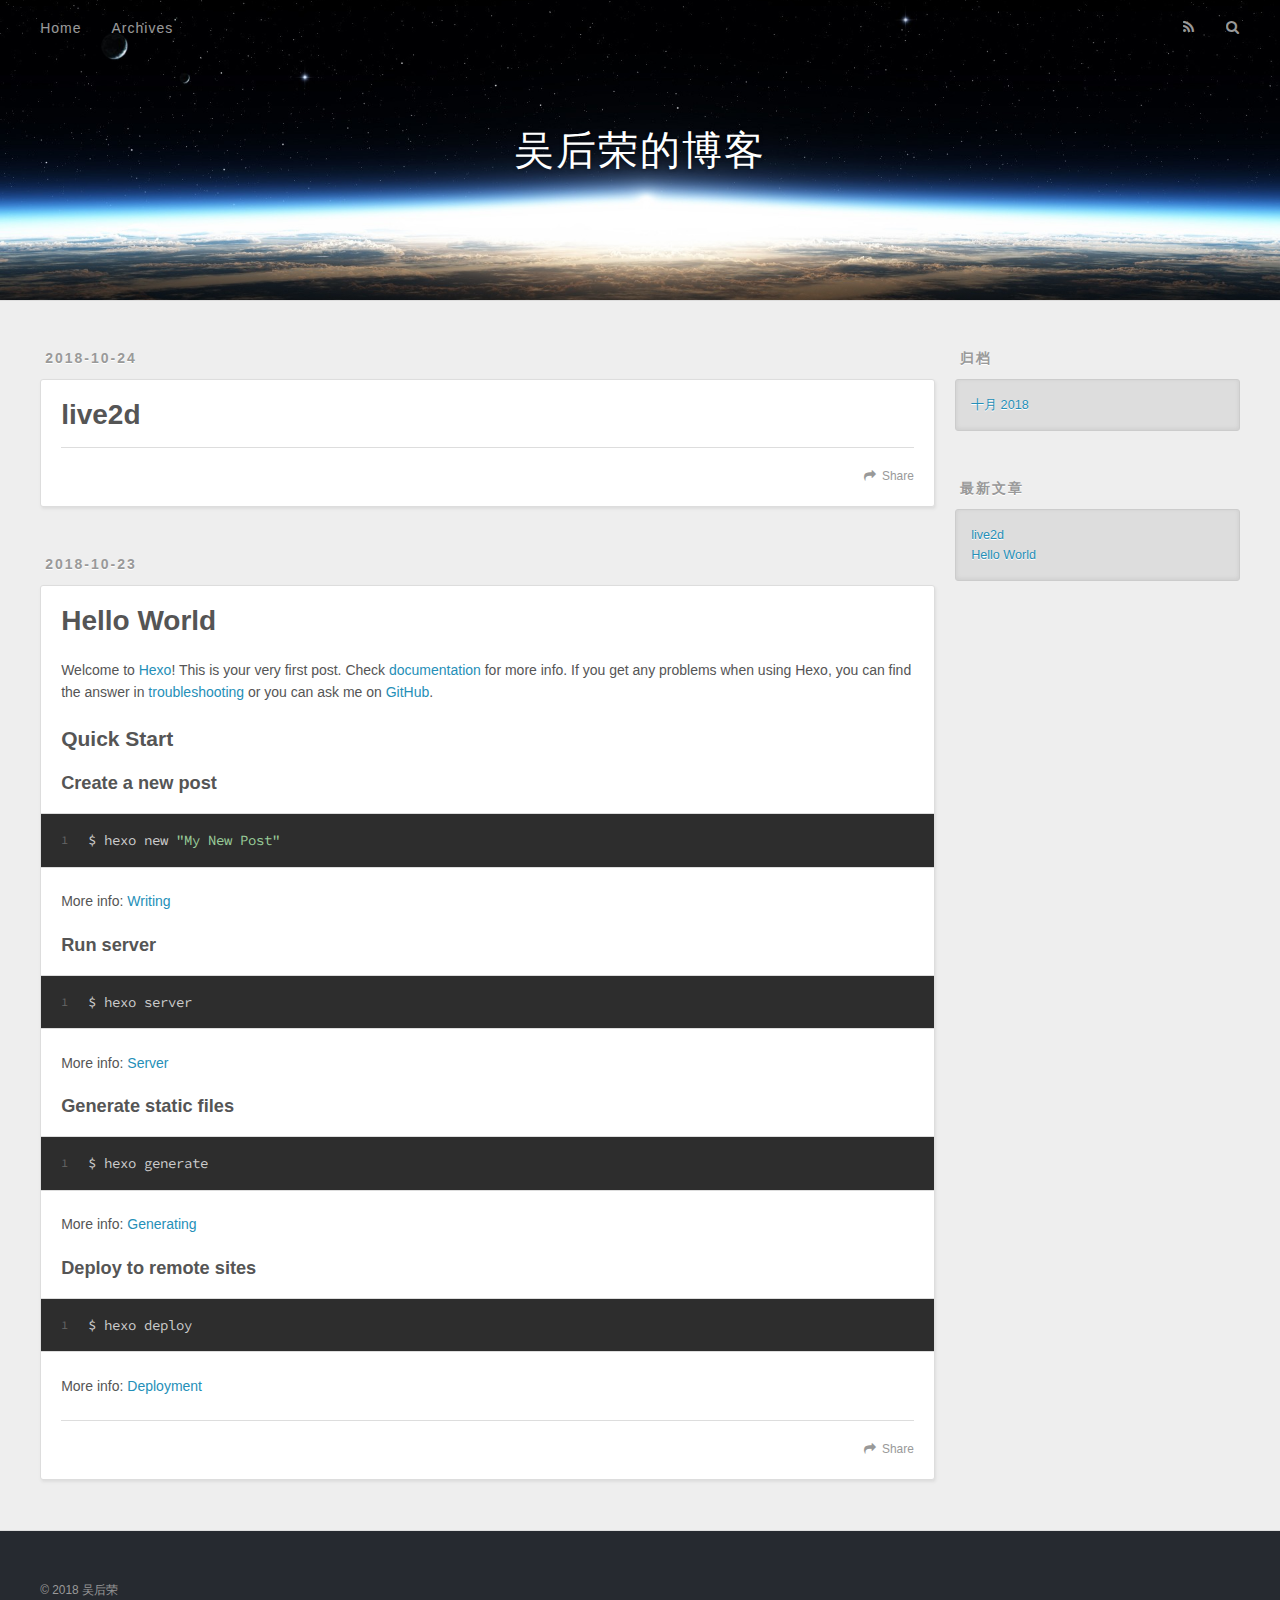
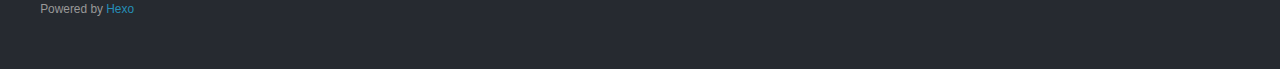
==== index.html @ feb63fed "Site updated: 2018-10-24 04:10:30" ====
<!DOCTYPE html>
<html>
<head><meta name="generator" content="Hexo 3.8.0">
  <meta charset="utf-8">
  

  
  <title>吴后荣的博客</title>
  <meta name="viewport" content="width=device-width, initial-scale=1, maximum-scale=1">
  <meta name="description" content="这是吴后荣的博客">
<meta name="keywords" content="Java">
<meta property="og:type" content="website">
<meta property="og:title" content="吴后荣的博客">
<meta property="og:url" content="http://yoursite.com/index.html">
<meta property="og:site_name" content="吴后荣的博客">
<meta property="og:description" content="这是吴后荣的博客">
<meta property="og:locale" content="zh-CN">
<meta name="twitter:card" content="summary">
<meta name="twitter:title" content="吴后荣的博客">
<meta name="twitter:description" content="这是吴后荣的博客">
  
    <link rel="alternate" href="/atom.xml" title="吴后荣的博客" type="application/atom+xml">
  
  
    <link rel="icon" href="/favicon.png">
  
  
    <link href="//fonts.googleapis.com/css?family=Source+Code+Pro" rel="stylesheet" type="text/css">
  
  <link rel="stylesheet" href="/css/style.css">
</head>
</html>
<body>
  <div id="container">
    <div id="wrap">
      <header id="header">
  <div id="banner"></div>
  <div id="header-outer" class="outer">
    <div id="header-title" class="inner">
      <h1 id="logo-wrap">
        <a href="/" id="logo">吴后荣的博客</a>
      </h1>
      
    </div>
    <div id="header-inner" class="inner">
      <nav id="main-nav">
        <a id="main-nav-toggle" class="nav-icon"></a>
        
          <a class="main-nav-link" href="/">Home</a>
        
          <a class="main-nav-link" href="/archives">Archives</a>
        
      </nav>
      <nav id="sub-nav">
        
          <a id="nav-rss-link" class="nav-icon" href="/atom.xml" title="RSS Feed"></a>
        
        <a id="nav-search-btn" class="nav-icon" title="搜索"></a>
      </nav>
      <div id="search-form-wrap">
        <form action="//google.com/search" method="get" accept-charset="UTF-8" class="search-form"><input type="search" name="q" class="search-form-input" placeholder="Search"><button type="submit" class="search-form-submit">&#xF002;</button><input type="hidden" name="sitesearch" value="http://yoursite.com"></form>
      </div>
    </div>
  </div>
</header>
      <div class="outer">
        <section id="main">
  
    <article id="post-live2d" class="article article-type-post" itemscope="" itemprop="blogPost">
  <div class="article-meta">
    <a href="/2018/10/24/live2d/" class="article-date">
  <time datetime="2018-10-23T19:09:33.000Z" itemprop="datePublished">2018-10-24</time>
</a>
    
  </div>
  <div class="article-inner">
    
    
      <header class="article-header">
        
  
    <h1 itemprop="name">
      <a class="article-title" href="/2018/10/24/live2d/">live2d</a>
    </h1>
  

      </header>
    
    <div class="article-entry" itemprop="articleBody">
      
        
​    <link rel="stylesheet" href="/live2d/css/live2d.css">
<div id="landlord" style="left:5px;bottom:0px;">
    <div class="message" style="opacity:0"></div>
    <canvas id="live2d" width="500" height="560" class="live2d"></canvas>
    <div class="live_talk_input_body">
    	<div class="live_talk_input_name_body">
        	<input name="name" type="text" class="live_talk_name white_input" id="AIuserName" autocomplete="off" placeholder="你的名字">
        </div>
        <div class="live_talk_input_text_body">
        	<input name="talk" type="text" class="live_talk_talk white_input" id="AIuserText" autocomplete="off" placeholder="要和我聊什么呀？">
            <button type="button" class="live_talk_send_btn" id="talk_send">发送</button>
        </div>
    </div>
    <input name="live_talk" id="live_talk" value="1" type="hidden">
    <div class="live_ico_box">
    	<div class="live_ico_item type_info" id="showInfoBtn"></div>
    	<div class="live_ico_item type_talk" id="showTalkBtn"></div>
        <div class="live_ico_item type_music" id="musicButton"></div>
        <div class="live_ico_item type_youdu" id="youduButton"></div>
        <div class="live_ico_item type_quit" id="hideButton"></div>
        <input name="live_statu_val" id="live_statu_val" value="0" type="hidden">
        <audio src="bgm/1.mp3" style="display:none;" id="live2d_bgm" data-bgm="0" preload="none"></audio>
        <input name="live2dBGM" value="/bgm/1.mp3" type="hidden">
        <input id="duType" value="douqilai,l2d_caihong" type="hidden">
    </div>
</div>
<div id="open_live2d">召唤伊斯特瓦尔</div>
<script type="text/javascript" src="js/jquery-3.3.1.js"></script>
<script>
var message_Path = 'live2d/';//资源目录，如果目录不对请更改
var talkAPI = "xxxxx";//如果有类似图灵机器人的聊天接口请填写接口路径
</script>
<script type="text/javascript" src="/live2d/js/live2d.js"></script>
<script type="text/javascript" src="/live2d/js/message.js"></script>
<script type="text/javascript" src="/js/love.js"></script>

      
    </div>
    <footer class="article-footer">
      <a data-url="http://yoursite.com/2018/10/24/live2d/" data-id="cjnm5wshx0001z46qjiv3qry6" class="article-share-link">Share</a>
      
      
    </footer>
  </div>
  
</article>


  
    <article id="post-hello-world" class="article article-type-post" itemscope="" itemprop="blogPost">
  <div class="article-meta">
    <a href="/2018/10/23/hello-world/" class="article-date">
  <time datetime="2018-10-23T14:51:10.137Z" itemprop="datePublished">2018-10-23</time>
</a>
    
  </div>
  <div class="article-inner">
    
    
      <header class="article-header">
        
  
    <h1 itemprop="name">
      <a class="article-title" href="/2018/10/23/hello-world/">Hello World</a>
    </h1>
  

      </header>
    
    <div class="article-entry" itemprop="articleBody">
      
        <p>Welcome to <a href="https://hexo.io/" target="_blank" rel="noopener">Hexo</a>! This is your very first post. Check <a href="https://hexo.io/docs/" target="_blank" rel="noopener">documentation</a> for more info. If you get any problems when using Hexo, you can find the answer in <a href="https://hexo.io/docs/troubleshooting.html" target="_blank" rel="noopener">troubleshooting</a> or you can ask me on <a href="https://github.com/hexojs/hexo/issues" target="_blank" rel="noopener">GitHub</a>.</p>
<h2 id="Quick-Start"><a href="#Quick-Start" class="headerlink" title="Quick Start"></a>Quick Start</h2><h3 id="Create-a-new-post"><a href="#Create-a-new-post" class="headerlink" title="Create a new post"></a>Create a new post</h3><figure class="highlight bash"><table><tr><td class="gutter"><pre><span class="line">1</span><br></pre></td><td class="code"><pre><span class="line">$ hexo new <span class="string">"My New Post"</span></span><br></pre></td></tr></table></figure>
<p>More info: <a href="https://hexo.io/docs/writing.html" target="_blank" rel="noopener">Writing</a></p>
<h3 id="Run-server"><a href="#Run-server" class="headerlink" title="Run server"></a>Run server</h3><figure class="highlight bash"><table><tr><td class="gutter"><pre><span class="line">1</span><br></pre></td><td class="code"><pre><span class="line">$ hexo server</span><br></pre></td></tr></table></figure>
<p>More info: <a href="https://hexo.io/docs/server.html" target="_blank" rel="noopener">Server</a></p>
<h3 id="Generate-static-files"><a href="#Generate-static-files" class="headerlink" title="Generate static files"></a>Generate static files</h3><figure class="highlight bash"><table><tr><td class="gutter"><pre><span class="line">1</span><br></pre></td><td class="code"><pre><span class="line">$ hexo generate</span><br></pre></td></tr></table></figure>
<p>More info: <a href="https://hexo.io/docs/generating.html" target="_blank" rel="noopener">Generating</a></p>
<h3 id="Deploy-to-remote-sites"><a href="#Deploy-to-remote-sites" class="headerlink" title="Deploy to remote sites"></a>Deploy to remote sites</h3><figure class="highlight bash"><table><tr><td class="gutter"><pre><span class="line">1</span><br></pre></td><td class="code"><pre><span class="line">$ hexo deploy</span><br></pre></td></tr></table></figure>
<p>More info: <a href="https://hexo.io/docs/deployment.html" target="_blank" rel="noopener">Deployment</a></p>

      
    </div>
    <footer class="article-footer">
      <a data-url="http://yoursite.com/2018/10/23/hello-world/" data-id="cjnm5wshs0000z46qcsv7sohu" class="article-share-link">Share</a>
      
      
    </footer>
  </div>
  
</article>


  


</section>
        
          <aside id="sidebar">
  
    

  
    

  
    
  
    
  <div class="widget-wrap">
    <h3 class="widget-title">归档</h3>
    <div class="widget">
      <ul class="archive-list"><li class="archive-list-item"><a class="archive-list-link" href="/archives/2018/10/">十月 2018</a></li></ul>
    </div>
  </div>


  
    
  <div class="widget-wrap">
    <h3 class="widget-title">最新文章</h3>
    <div class="widget">
      <ul>
        
          <li>
            <a href="/2018/10/24/live2d/">live2d</a>
          </li>
        
          <li>
            <a href="/2018/10/23/hello-world/">Hello World</a>
          </li>
        
      </ul>
    </div>
  </div>

  
</aside>
        
      </div>
      <footer id="footer">
  
  <div class="outer">
    <div id="footer-info" class="inner">
      &copy; 2018 吴后荣<br>
      Powered by <a href="http://hexo.io/" target="_blank">Hexo</a>
    </div>
  </div>
</footer>
    </div>
    <nav id="mobile-nav">
  
    <a href="/" class="mobile-nav-link">Home</a>
  
    <a href="/archives" class="mobile-nav-link">Archives</a>
  
</nav>
    

<script src="//ajax.googleapis.com/ajax/libs/jquery/2.0.3/jquery.min.js"></script>


  <link rel="stylesheet" href="/fancybox/jquery.fancybox.css">
  <script src="/fancybox/jquery.fancybox.pack.js"></script>


<script src="/js/script.js"></script>



  </div>
</body>
</html>
---- css/style.css ----
body {
  width: 100%;
}
body:before,
body:after {
  content: "";
  display: table;
}
body:after {
  clear: both;
}
html,
body,
div,
span,
applet,
object,
iframe,
h1,
h2,
h3,
h4,
h5,
h6,
p,
blockquote,
pre,
a,
abbr,
acronym,
address,
big,
cite,
code,
del,
dfn,
em,
img,
ins,
kbd,
q,
s,
samp,
small,
strike,
strong,
sub,
sup,
tt,
var,
dl,
dt,
dd,
ol,
ul,
li,
fieldset,
form,
label,
legend,
table,
caption,
tbody,
tfoot,
thead,
tr,
th,
td {
  margin: 0;
  padding: 0;
  border: 0;
  outline: 0;
  font-weight: inherit;
  font-style: inherit;
  font-family: inherit;
  font-size: 100%;
  vertical-align: baseline;
}
body {
  line-height: 1;
  color: #000;
  background: #fff;
}
ol,
ul {
  list-style: none;
}
table {
  border-collapse: separate;
  border-spacing: 0;
  vertical-align: middle;
}
caption,
th,
td {
  text-align: left;
  font-weight: normal;
  vertical-align: middle;
}
a img {
  border: none;
}
input,
button {
  margin: 0;
  padding: 0;
}
input::-moz-focus-inner,
button::-moz-focus-inner {
  border: 0;
  padding: 0;
}
@font-face {
  font-family: FontAwesome;
  font-style: normal;
  font-weight: normal;
  src: url("fonts/fontawesome-webfont.eot?v=#4.0.3");
  src: url("fonts/fontawesome-webfont.eot?#iefix&v=#4.0.3") format("embedded-opentype"), url("fonts/fontawesome-webfont.woff?v=#4.0.3") format("woff"), url("fonts/fontawesome-webfont.ttf?v=#4.0.3") format("truetype"), url("fonts/fontawesome-webfont.svg#fontawesomeregular?v=#4.0.3") format("svg");
}
html,
body,
#container {
  height: 100%;
}
body {
  background: #eee;
  font: 14px -apple-system, BlinkMacSystemFont, "Segoe UI", "Roboto", "Oxygen", "Ubuntu", "Cantarell", "Fira Sans", "Droid Sans", "Helvetica Neue", sans-serif;
  -webkit-text-size-adjust: 100%;
}
.outer {
  max-width: 1220px;
  margin: 0 auto;
  padding: 0 20px;
}
.outer:before,
.outer:after {
  content: "";
  display: table;
}
.outer:after {
  clear: both;
}
.inner {
  display: inline;
  float: left;
  width: 98.33333333333333%;
  margin: 0 0.833333333333333%;
}
.left,
.alignleft {
  float: left;
}
.right,
.alignright {
  float: right;
}
.clear {
  clear: both;
}
#container {
  position: relative;
}
.mobile-nav-on {
  overflow: hidden;
}
#wrap {
  height: 100%;
  width: 100%;
  position: absolute;
  top: 0;
  left: 0;
  -webkit-transition: 0.2s ease-out;
  -moz-transition: 0.2s ease-out;
  -ms-transition: 0.2s ease-out;
  transition: 0.2s ease-out;
  z-index: 1;
  background: #eee;
}
.mobile-nav-on #wrap {
  left: 280px;
}
@media screen and (min-width: 768px) {
  #main {
    display: inline;
    float: left;
    width: 73.33333333333333%;
    margin: 0 0.833333333333333%;
  }
}
.article-date,
.article-category-link,
.archive-year,
.widget-title {
  text-decoration: none;
  text-transform: uppercase;
  letter-spacing: 2px;
  color: #999;
  margin-bottom: 1em;
  margin-left: 5px;
  line-height: 1em;
  text-shadow: 0 1px #fff;
  font-weight: bold;
}
.article-inner,
.archive-article-inner {
  background: #fff;
  -webkit-box-shadow: 1px 2px 3px #ddd;
  box-shadow: 1px 2px 3px #ddd;
  border: 1px solid #ddd;
  border-radius: 3px;
}
.article-entry h1,
.widget h1 {
  font-size: 2em;
}
.article-entry h2,
.widget h2 {
  font-size: 1.5em;
}
.article-entry h3,
.widget h3 {
  font-size: 1.3em;
}
.article-entry h4,
.widget h4 {
  font-size: 1.2em;
}
.article-entry h5,
.widget h5 {
  font-size: 1em;
}
.article-entry h6,
.widget h6 {
  font-size: 1em;
  color: #999;
}
.article-entry hr,
.widget hr {
  border: 1px dashed #ddd;
}
.article-entry strong,
.widget strong {
  font-weight: bold;
}
.article-entry em,
.widget em,
.article-entry cite,
.widget cite {
  font-style: italic;
}
.article-entry sup,
.widget sup,
.article-entry sub,
.widget sub {
  font-size: 0.75em;
  line-height: 0;
  position: relative;
  vertical-align: baseline;
}
.article-entry sup,
.widget sup {
  top: -0.5em;
}
.article-entry sub,
.widget sub {
  bottom: -0.2em;
}
.article-entry small,
.widget small {
  font-size: 0.85em;
}
.article-entry acronym,
.widget acronym,
.article-entry abbr,
.widget abbr {
  border-bottom: 1px dotted;
}
.article-entry ul,
.widget ul,
.article-entry ol,
.widget ol,
.article-entry dl,
.widget dl {
  margin: 0 20px;
  line-height: 1.6em;
}
.article-entry ul ul,
.widget ul ul,
.article-entry ol ul,
.widget ol ul,
.article-entry ul ol,
.widget ul ol,
.article-entry ol ol,
.widget ol ol {
  margin-top: 0;
  margin-bottom: 0;
}
.article-entry ul,
.widget ul {
  list-style: disc;
}
.article-entry ol,
.widget ol {
  list-style: decimal;
}
.article-entry dt,
.widget dt {
  font-weight: bold;
}
#header {
  height: 300px;
  position: relative;
  border-bottom: 1px solid #ddd;
}
#header:before,
#header:after {
  content: "";
  position: absolute;
  left: 0;
  right: 0;
  height: 40px;
}
#header:before {
  top: 0;
  background: -webkit-linear-gradient(rgba(0,0,0,0.2), transparent);
  background: -moz-linear-gradient(rgba(0,0,0,0.2), transparent);
  background: -ms-linear-gradient(rgba(0,0,0,0.2), transparent);
  background: linear-gradient(rgba(0,0,0,0.2), transparent);
}
#header:after {
  bottom: 0;
  background: -webkit-linear-gradient(transparent, rgba(0,0,0,0.2));
  background: -moz-linear-gradient(transparent, rgba(0,0,0,0.2));
  background: -ms-linear-gradient(transparent, rgba(0,0,0,0.2));
  background: linear-gradient(transparent, rgba(0,0,0,0.2));
}
#header-outer {
  height: 100%;
  position: relative;
}
#header-inner {
  position: relative;
  overflow: hidden;
}
#banner {
  position: absolute;
  top: 0;
  left: 0;
  width: 100%;
  height: 100%;
  background: url("images/banner.jpg") center #000;
  -webkit-background-size: cover;
  -moz-background-size: cover;
  background-size: cover;
  z-index: -1;
}
#header-title {
  text-align: center;
  height: 40px;
  position: absolute;
  top: 50%;
  left: 0;
  margin-top: -20px;
}
#logo,
#subtitle {
  text-decoration: none;
  color: #fff;
  font-weight: 300;
  text-shadow: 0 1px 4px rgba(0,0,0,0.3);
}
#logo {
  font-size: 40px;
  line-height: 40px;
  letter-spacing: 2px;
}
#subtitle {
  font-size: 16px;
  line-height: 16px;
  letter-spacing: 1px;
}
#subtitle-wrap {
  margin-top: 16px;
}
#main-nav {
  float: left;
  margin-left: -15px;
}
.nav-icon,
.main-nav-link {
  float: left;
  color: #fff;
  opacity: 0.6;
  text-decoration: none;
  text-shadow: 0 1px rgba(0,0,0,0.2);
  -webkit-transition: opacity 0.2s;
  -moz-transition: opacity 0.2s;
  -ms-transition: opacity 0.2s;
  transition: opacity 0.2s;
  display: block;
  padding: 20px 15px;
}
.nav-icon:hover,
.main-nav-link:hover {
  opacity: 1;
}
.nav-icon {
  font-family: FontAwesome;
  text-align: center;
  font-size: 14px;
  width: 14px;
  height: 14px;
  padding: 20px 15px;
  position: relative;
  cursor: pointer;
}
.main-nav-link {
  font-weight: 300;
  letter-spacing: 1px;
}
@media screen and (max-width: 479px) {
  .main-nav-link {
    display: none;
  }
}
#main-nav-toggle {
  display: none;
}
#main-nav-toggle:before {
  content: "\f0c9";
}
@media screen and (max-width: 479px) {
  #main-nav-toggle {
    display: block;
  }
}
#sub-nav {
  float: right;
  margin-right: -15px;
}
#nav-rss-link:before {
  content: "\f09e";
}
#nav-search-btn:before {
  content: "\f002";
}
#search-form-wrap {
  position: absolute;
  top: 15px;
  width: 150px;
  height: 30px;
  right: -150px;
  opacity: 0;
  -webkit-transition: 0.2s ease-out;
  -moz-transition: 0.2s ease-out;
  -ms-transition: 0.2s ease-out;
  transition: 0.2s ease-out;
}
#search-form-wrap.on {
  opacity: 1;
  right: 0;
}
@media screen and (max-width: 479px) {
  #search-form-wrap {
    width: 100%;
    right: -100%;
  }
}
.search-form {
  position: absolute;
  top: 0;
  left: 0;
  right: 0;
  background: #fff;
  padding: 5px 15px;
  border-radius: 15px;
  -webkit-box-shadow: 0 0 10px rgba(0,0,0,0.3);
  box-shadow: 0 0 10px rgba(0,0,0,0.3);
}
.search-form-input {
  border: none;
  background: none;
  color: #555;
  width: 100%;
  font: 13px -apple-system, BlinkMacSystemFont, "Segoe UI", "Roboto", "Oxygen", "Ubuntu", "Cantarell", "Fira Sans", "Droid Sans", "Helvetica Neue", sans-serif;
  outline: none;
}
.search-form-input::-webkit-search-results-decoration,
.search-form-input::-webkit-search-cancel-button {
  -webkit-appearance: none;
}
.search-form-submit {
  position: absolute;
  top: 50%;
  right: 10px;
  margin-top: -7px;
  font: 13px FontAwesome;
  border: none;
  background: none;
  color: #bbb;
  cursor: pointer;
}
.search-form-submit:hover,
.search-form-submit:focus {
  color: #777;
}
.article {
  margin: 50px 0;
}
.article-inner {
  overflow: hidden;
}
.article-meta:before,
.article-meta:after {
  content: "";
  display: table;
}
.article-meta:after {
  clear: both;
}
.article-date {
  float: left;
}
.article-category {
  float: left;
  line-height: 1em;
  color: #ccc;
  text-shadow: 0 1px #fff;
  margin-left: 8px;
}
.article-category:before {
  content: "\2022";
}
.article-category-link {
  margin: 0 12px 1em;
}
.article-header {
  padding: 20px 20px 0;
}
.article-title {
  text-decoration: none;
  font-size: 2em;
  font-weight: bold;
  color: #555;
  line-height: 1.1em;
  -webkit-transition: color 0.2s;
  -moz-transition: color 0.2s;
  -ms-transition: color 0.2s;
  transition: color 0.2s;
}
a.article-title:hover {
  color: #258fb8;
}
.article-entry {
  color: #555;
  padding: 0 20px;
}
.article-entry:before,
.article-entry:after {
  content: "";
  display: table;
}
.article-entry:after {
  clear: both;
}
.article-entry p,
.article-entry table {
  line-height: 1.6em;
  margin: 1.6em 0;
}
.article-entry h1,
.article-entry h2,
.article-entry h3,
.article-entry h4,
.article-entry h5,
.article-entry h6 {
  font-weight: bold;
}
.article-entry h1,
.article-entry h2,
.article-entry h3,
.article-entry h4,
.article-entry h5,
.article-entry h6 {
  line-height: 1.1em;
  margin: 1.1em 0;
}
.article-entry a {
  color: #258fb8;
  text-decoration: none;
}
.article-entry a:hover {
  text-decoration: underline;
}
.article-entry ul,
.article-entry ol,
.article-entry dl {
  margin-top: 1.6em;
  margin-bottom: 1.6em;
}
.article-entry img,
.article-entry video {
  max-width: 100%;
  height: auto;
  display: block;
  margin: auto;
}
.article-entry iframe {
  border: none;
}
.article-entry table {
  width: 100%;
  border-collapse: collapse;
  border-spacing: 0;
}
.article-entry th {
  font-weight: bold;
  border-bottom: 3px solid #ddd;
  padding-bottom: 0.5em;
}
.article-entry td {
  border-bottom: 1px solid #ddd;
  padding: 10px 0;
}
.article-entry blockquote {
  font-family: Georgia, "Times New Roman", serif;
  font-size: 1.4em;
  margin: 1.6em 20px;
  text-align: center;
}
.article-entry blockquote footer {
  font-size: 14px;
  margin: 1.6em 0;
  font-family: -apple-system, BlinkMacSystemFont, "Segoe UI", "Roboto", "Oxygen", "Ubuntu", "Cantarell", "Fira Sans", "Droid Sans", "Helvetica Neue", sans-serif;
}
.article-entry blockquote footer cite:before {
  content: "—";
  padding: 0 0.5em;
}
.article-entry .pullquote {
  text-align: left;
  width: 45%;
  margin: 0;
}
.article-entry .pullquote.left {
  margin-left: 0.5em;
  margin-right: 1em;
}
.article-entry .pullquote.right {
  margin-right: 0.5em;
  margin-left: 1em;
}
.article-entry .caption {
  color: #999;
  display: block;
  font-size: 0.9em;
  margin-top: 0.5em;
  position: relative;
  text-align: center;
}
.article-entry .video-container {
  position: relative;
  padding-top: 56.25%;
  height: 0;
  overflow: hidden;
}
.article-entry .video-container iframe,
.article-entry .video-container object,
.article-entry .video-container embed {
  position: absolute;
  top: 0;
  left: 0;
  width: 100%;
  height: 100%;
  margin-top: 0;
}
.article-more-link a {
  display: inline-block;
  line-height: 1em;
  padding: 6px 15px;
  border-radius: 15px;
  background: #eee;
  color: #999;
  text-shadow: 0 1px #fff;
  text-decoration: none;
}
.article-more-link a:hover {
  background: #258fb8;
  color: #fff;
  text-decoration: none;
  text-shadow: 0 1px #1e7293;
}
.article-footer {
  font-size: 0.85em;
  line-height: 1.6em;
  border-top: 1px solid #ddd;
  padding-top: 1.6em;
  margin: 0 20px 20px;
}
.article-footer:before,
.article-footer:after {
  content: "";
  display: table;
}
.article-footer:after {
  clear: both;
}
.article-footer a {
  color: #999;
  text-decoration: none;
}
.article-footer a:hover {
  color: #555;
}
.article-tag-list-item {
  float: left;
  margin-right: 10px;
}
.article-tag-list-link:before {
  content: "#";
}
.article-comment-link {
  float: right;
}
.article-comment-link:before {
  content: "\f075";
  font-family: FontAwesome;
  padding-right: 8px;
}
.article-share-link {
  cursor: pointer;
  float: right;
  margin-left: 20px;
}
.article-share-link:before {
  content: "\f064";
  font-family: FontAwesome;
  padding-right: 6px;
}
#article-nav {
  position: relative;
}
#article-nav:before,
#article-nav:after {
  content: "";
  display: table;
}
#article-nav:after {
  clear: both;
}
@media screen and (min-width: 768px) {
  #article-nav {
    margin: 50px 0;
  }
  #article-nav:before {
    width: 8px;
    height: 8px;
    position: absolute;
    top: 50%;
    left: 50%;
    margin-top: -4px;
    margin-left: -4px;
    content: "";
    border-radius: 50%;
    background: #ddd;
    -webkit-box-shadow: 0 1px 2px #fff;
    box-shadow: 0 1px 2px #fff;
  }
}
.article-nav-link-wrap {
  text-decoration: none;
  text-shadow: 0 1px #fff;
  color: #999;
  -webkit-box-sizing: border-box;
  -moz-box-sizing: border-box;
  box-sizing: border-box;
  margin-top: 50px;
  text-align: center;
  display: block;
}
.article-nav-link-wrap:hover {
  color: #555;
}
@media screen and (min-width: 768px) {
  .article-nav-link-wrap {
    width: 50%;
    margin-top: 0;
  }
}
@media screen and (min-width: 768px) {
  #article-nav-newer {
    float: left;
    text-align: right;
    padding-right: 20px;
  }
}
@media screen and (min-width: 768px) {
  #article-nav-older {
    float: right;
    text-align: left;
    padding-left: 20px;
  }
}
.article-nav-caption {
  text-transform: uppercase;
  letter-spacing: 2px;
  color: #ddd;
  line-height: 1em;
  font-weight: bold;
}
#article-nav-newer .article-nav-caption {
  margin-right: -2px;
}
.article-nav-title {
  font-size: 0.85em;
  line-height: 1.6em;
  margin-top: 0.5em;
}
.article-share-box {
  position: absolute;
  display: none;
  background: #fff;
  -webkit-box-shadow: 1px 2px 10px rgba(0,0,0,0.2);
  box-shadow: 1px 2px 10px rgba(0,0,0,0.2);
  border-radius: 3px;
  margin-left: -145px;
  overflow: hidden;
  z-index: 1;
}
.article-share-box.on {
  display: block;
}
.article-share-input {
  width: 100%;
  background: none;
  -webkit-box-sizing: border-box;
  -moz-box-sizing: border-box;
  box-sizing: border-box;
  font: 14px -apple-system, BlinkMacSystemFont, "Segoe UI", "Roboto", "Oxygen", "Ubuntu", "Cantarell", "Fira Sans", "Droid Sans", "Helvetica Neue", sans-serif;
  padding: 0 15px;
  color: #555;
  outline: none;
  border: 1px solid #ddd;
  border-radius: 3px 3px 0 0;
  height: 36px;
  line-height: 36px;
}
.article-share-links {
  background: #eee;
}
.article-share-links:before,
.article-share-links:after {
  content: "";
  display: table;
}
.article-share-links:after {
  clear: both;
}
.article-share-twitter,
.article-share-facebook,
.article-share-pinterest,
.article-share-google {
  width: 50px;
  height: 36px;
  display: block;
  float: left;
  position: relative;
  color: #999;
  text-shadow: 0 1px #fff;
}
.article-share-twitter:before,
.article-share-facebook:before,
.article-share-pinterest:before,
.article-share-google:before {
  font-size: 20px;
  font-family: FontAwesome;
  width: 20px;
  height: 20px;
  position: absolute;
  top: 50%;
  left: 50%;
  margin-top: -10px;
  margin-left: -10px;
  text-align: center;
}
.article-share-twitter:hover,
.article-share-facebook:hover,
.article-share-pinterest:hover,
.article-share-google:hover {
  color: #fff;
}
.article-share-twitter:before {
  content: "\f099";
}
.article-share-twitter:hover {
  background: #00aced;
  text-shadow: 0 1px #008abe;
}
.article-share-facebook:before {
  content: "\f09a";
}
.article-share-facebook:hover {
  background: #3b5998;
  text-shadow: 0 1px #2f477a;
}
.article-share-pinterest:before {
  content: "\f0d2";
}
.article-share-pinterest:hover {
  background: #cb2027;
  text-shadow: 0 1px #a21a1f;
}
.article-share-google:before {
  content: "\f0d5";
}
.article-share-google:hover {
  background: #dd4b39;
  text-shadow: 0 1px #be3221;
}
.article-gallery {
  background: #000;
  position: relative;
}
.article-gallery-photos {
  position: relative;
  overflow: hidden;
}
.article-gallery-img {
  display: none;
  max-width: 100%;
}
.article-gallery-img:first-child {
  display: block;
}
.article-gallery-img.loaded {
  position: absolute;
  display: block;
}
.article-gallery-img img {
  display: block;
  max-width: 100%;
  margin: 0 auto;
}
#comments {
  background: #fff;
  -webkit-box-shadow: 1px 2px 3px #ddd;
  box-shadow: 1px 2px 3px #ddd;
  padding: 20px;
  border: 1px solid #ddd;
  border-radius: 3px;
  margin: 50px 0;
}
#comments a {
  color: #258fb8;
}
.archives-wrap {
  margin: 50px 0;
}
.archives:before,
.archives:after {
  content: "";
  display: table;
}
.archives:after {
  clear: both;
}
.archive-year-wrap {
  margin-bottom: 1em;
}
.archives {
  -webkit-column-gap: 10px;
  -moz-column-gap: 10px;
  column-gap: 10px;
}
@media screen and (min-width: 480px) and (max-width: 767px) {
  .archives {
    -webkit-column-count: 2;
    -moz-column-count: 2;
    column-count: 2;
  }
}
@media screen and (min-width: 768px) {
  .archives {
    -webkit-column-count: 3;
    -moz-column-count: 3;
    column-count: 3;
  }
}
.archive-article {
  -webkit-column-break-inside: avoid;
  page-break-inside: avoid;
  overflow: hidden;
  break-inside: avoid-column;
}
.archive-article-inner {
  padding: 10px;
  margin-bottom: 15px;
}
.archive-article-title {
  text-decoration: none;
  font-weight: bold;
  color: #555;
  -webkit-transition: color 0.2s;
  -moz-transition: color 0.2s;
  -ms-transition: color 0.2s;
  transition: color 0.2s;
  line-height: 1.6em;
}
.archive-article-title:hover {
  color: #258fb8;
}
.archive-article-footer {
  margin-top: 1em;
}
.archive-article-date {
  color: #999;
  text-decoration: none;
  font-size: 0.85em;
  line-height: 1em;
  margin-bottom: 0.5em;
  display: block;
}
#page-nav {
  margin: 50px auto;
  background: #fff;
  -webkit-box-shadow: 1px 2px 3px #ddd;
  box-shadow: 1px 2px 3px #ddd;
  border: 1px solid #ddd;
  border-radius: 3px;
  text-align: center;
  color: #999;
  overflow: hidden;
}
#page-nav:before,
#page-nav:after {
  content: "";
  display: table;
}
#page-nav:after {
  clear: both;
}
#page-nav a,
#page-nav span {
  padding: 10px 20px;
  line-height: 1;
  height: 2ex;
}
#page-nav a {
  color: #999;
  text-decoration: none;
}
#page-nav a:hover {
  background: #999;
  color: #fff;
}
#page-nav .prev {
  float: left;
}
#page-nav .next {
  float: right;
}
#page-nav .page-number {
  display: inline-block;
}
@media screen and (max-width: 479px) {
  #page-nav .page-number {
    display: none;
  }
}
#page-nav .current {
  color: #555;
  font-weight: bold;
}
#page-nav .space {
  color: #ddd;
}
#footer {
  background: #262a30;
  padding: 50px 0;
  border-top: 1px solid #ddd;
  color: #999;
}
#footer a {
  color: #258fb8;
  text-decoration: none;
}
#footer a:hover {
  text-decoration: underline;
}
#footer-info {
  line-height: 1.6em;
  font-size: 0.85em;
}
.article-entry pre,
.article-entry .highlight {
  background: #2d2d2d;
  margin: 0 -20px;
  padding: 15px 20px;
  border-style: solid;
  border-color: #ddd;
  border-width: 1px 0;
  overflow: auto;
  color: #ccc;
  line-height: 22.400000000000002px;
}
.article-entry .highlight .gutter pre,
.article-entry .gist .gist-file .gist-data .line-numbers {
  color: #666;
  font-size: 0.85em;
}
.article-entry pre,
.article-entry code {
  font-family: "Source Code Pro", Consolas, Monaco, Menlo, Consolas, monospace;
}
.article-entry code {
  background: #eee;
  text-shadow: 0 1px #fff;
  padding: 0 0.3em;
}
.article-entry pre code {
  background: none;
  text-shadow: none;
  padding: 0;
}
.article-entry .highlight pre {
  border: none;
  margin: 0;
  padding: 0;
}
.article-entry .highlight table {
  margin: 0;
  width: auto;
}
.article-entry .highlight td {
  border: none;
  padding: 0;
}
.article-entry .highlight figcaption {
  font-size: 0.85em;
  color: #999;
  line-height: 1em;
  margin-bottom: 1em;
}
.article-entry .highlight figcaption:before,
.article-entry .highlight figcaption:after {
  content: "";
  display: table;
}
.article-entry .highlight figcaption:after {
  clear: both;
}
.article-entry .highlight figcaption a {
  float: right;
}
.article-entry .highlight .gutter pre {
  text-align: right;
  padding-right: 20px;
}
.article-entry .highlight .line {
  height: 22.400000000000002px;
}
.article-entry .highlight .line.marked {
  background: #515151;
}
.article-entry .gist {
  margin: 0 -20px;
  border-style: solid;
  border-color: #ddd;
  border-width: 1px 0;
  background: #2d2d2d;
  padding: 15px 20px 15px 0;
}
.article-entry .gist .gist-file {
  border: none;
  font-family: "Source Code Pro", Consolas, Monaco, Menlo, Consolas, monospace;
  margin: 0;
}
.article-entry .gist .gist-file .gist-data {
  background: none;
  border: none;
}
.article-entry .gist .gist-file .gist-data .line-numbers {
  background: none;
  border: none;
  padding: 0 20px 0 0;
}
.article-entry .gist .gist-file .gist-data .line-data {
  padding: 0 !important;
}
.article-entry .gist .gist-file .highlight {
  margin: 0;
  padding: 0;
  border: none;
}
.article-entry .gist .gist-file .gist-meta {
  background: #2d2d2d;
  color: #999;
  font: 0.85em -apple-system, BlinkMacSystemFont, "Segoe UI", "Roboto", "Oxygen", "Ubuntu", "Cantarell", "Fira Sans", "Droid Sans", "Helvetica Neue", sans-serif;
  text-shadow: 0 0;
  padding: 0;
  margin-top: 1em;
  margin-left: 20px;
}
.article-entry .gist .gist-file .gist-meta a {
  color: #258fb8;
  font-weight: normal;
}
.article-entry .gist .gist-file .gist-meta a:hover {
  text-decoration: underline;
}
pre .comment,
pre .title {
  color: #999;
}
pre .variable,
pre .attribute,
pre .tag,
pre .regexp,
pre .ruby .constant,
pre .xml .tag .title,
pre .xml .pi,
pre .xml .doctype,
pre .html .doctype,
pre .css .id,
pre .css .class,
pre .css .pseudo {
  color: #f2777a;
}
pre .number,
pre .preprocessor,
pre .built_in,
pre .literal,
pre .params,
pre .constant {
  color: #f99157;
}
pre .class,
pre .ruby .class .title,
pre .css .rules .attribute {
  color: #9c9;
}
pre .string,
pre .value,
pre .inheritance,
pre .header,
pre .ruby .symbol,
pre .xml .cdata {
  color: #9c9;
}
pre .css .hexcolor {
  color: #6cc;
}
pre .function,
pre .python .decorator,
pre .python .title,
pre .ruby .function .title,
pre .ruby .title .keyword,
pre .perl .sub,
pre .javascript .title,
pre .coffeescript .title {
  color: #69c;
}
pre .keyword,
pre .javascript .function {
  color: #c9c;
}
@media screen and (max-width: 479px) {
  #mobile-nav {
    position: absolute;
    top: 0;
    left: 0;
    width: 280px;
    height: 100%;
    background: #191919;
    border-right: 1px solid #fff;
  }
}
@media screen and (max-width: 479px) {
  .mobile-nav-link {
    display: block;
    color: #999;
    text-decoration: none;
    padding: 15px 20px;
    font-weight: bold;
  }
  .mobile-nav-link:hover {
    color: #fff;
  }
}
@media screen and (min-width: 768px) {
  #sidebar {
    display: inline;
    float: left;
    width: 23.333333333333332%;
    margin: 0 0.833333333333333%;
  }
}
.widget-wrap {
  margin: 50px 0;
}
.widget {
  color: #777;
  text-shadow: 0 1px #fff;
  background: #ddd;
  -webkit-box-shadow: 0 -1px 4px #ccc inset;
  box-shadow: 0 -1px 4px #ccc inset;
  border: 1px solid #ccc;
  padding: 15px;
  border-radius: 3px;
}
.widget a {
  color: #258fb8;
  text-decoration: none;
}
.widget a:hover {
  text-decoration: underline;
}
.widget ul ul,
.widget ol ul,
.widget dl ul,
.widget ul ol,
.widget ol ol,
.widget dl ol,
.widget ul dl,
.widget ol dl,
.widget dl dl {
  margin-left: 15px;
  list-style: disc;
}
.widget {
  line-height: 1.6em;
  word-wrap: break-word;
  font-size: 0.9em;
}
.widget ul,
.widget ol {
  list-style: none;
  margin: 0;
}
.widget ul ul,
.widget ol ul,
.widget ul ol,
.widget ol ol {
  margin: 0 20px;
}
.widget ul ul,
.widget ol ul {
  list-style: disc;
}
.widget ul ol,
.widget ol ol {
  list-style: decimal;
}
.category-list-count,
.tag-list-count,
.archive-list-count {
  padding-left: 5px;
  color: #999;
  font-size: 0.85em;
}
.category-list-count:before,
.tag-list-count:before,
.archive-list-count:before {
  content: "(";
}
.category-list-count:after,
.tag-list-count:after,
.archive-list-count:after {
  content: ")";
}
.tagcloud a {
  margin-right: 5px;
  display: inline-block;
}
---- live2d/css/live2d.css ----
#landlord {
    user-select: none;
    position: fixed;
    left: 5px;
    bottom: 0;
    width: 250px;
    height: 280px;
    z-index: 10000;
    font-size: 0;
    /*transition: all .3s ease-in-out;*/
	display:none;
}
#open_live2d{
	border: 2px solid rgba(75,127,199,0.9);
    border-radius: 2px;
    background-color: rgba(74, 59, 114,0.9);
	padding:2px 10px;
	color:#fff;
	height:24px;
	line-height:24px;
	font-size:12px;
	position:fixed;
	right:5px;
	bottom:5px;
	z-index:10000;
	cursor:pointer;
	display:none;
}
#showInfoBtn{
 	display:none;
}
#live2d {
	width: 250px;
    height: 280px;
    position: relative;
	z-index:3;
}

.message {
    opacity: 0;
    color: #fff;
	box-sizing: border-box;
    width: 250px;
    height: auto;
    margin: auto;
    padding: 7px;
    bottom: 280px;
    left: 0px;
    text-align: center;
    border: 2px solid rgba(75,127,199,0.9);
    border-radius: 5px;
    background-color: rgba(74, 59, 114,0.9);
    font-size: 13px;
    font-weight: 400;
    text-overflow: ellipsis;
    text-transform: uppercase;
    overflow: hidden;
    position: absolute;
    /*animation-delay: 5s;
    animation-duration: 50s;
    animation-iteration-count: infinite;
    animation-name: shake;
    animation-timing-function: ease-in-out;*/
}
.live_talk_input_body{
	position:absolute;
	bottom:15px;
	left:0;
	width:250px;
	display:none;
	z-index:4;
}
.live_talk_input_text_body{
	width:250px;
	box-sizing:border-box;
	height:28px;
	border: 2px solid rgb(223, 179, 241);
    border-radius: 5px;
    background-color: rgba(74, 59, 114,0.9);
}
.live_talk_input_name_body{
	width:70px;
	box-sizing:border-box;
	height:24px;
	border: 2px solid rgb(223, 179, 241);
    border-radius: 5px;
    background-color: rgba(74, 59, 114,0.9);
	margin-bottom:3px;
}
.live_talk_name{
	background-color:transparent;
	border:0px;
	margin:0;
	width:66px;
	height:20px;
	line-height:20px;
	text-align:center;
	font-size:12px;
	color:#fff;
	outline:none;
	box-sizing:border-box;
	padding:0 3px;
}
.live_talk_talk{
	background-color:transparent;
	border:0px;
	margin:0;
	width:206px;
	height:24px;
	line-height:24px;
	text-align:left;
	font-size:12px;
	color:#fff;
	outline:none;
	box-sizing:border-box;
	padding:0 3px;
	float:left;
}
.live_talk_send_btn{
	background-color:transparent;
	color:#fff;
	border:0px;
	cursor:pointer;
	padding:0 4px;
	border-left:1px solid #fff;
	font-size:12px;
	float:right;
	height:18px;
	line-height:18px;
	outline:none;
	margin:3px 0 0 0;
}
.white_input:-moz-placeholder { /* Mozilla Firefox 4 to 18 */
    color: #E4E4E4;  
	opacity: 1;
}
 
.white_input::-moz-placeholder {  /* Mozilla Firefox 19+*/ 
    color: #E4E4E4;
	opacity: 1;
}
 
.white_input:-ms-input-placeholder {
    color: #E4E4E4;
}
 
.white_input::-webkit-input-placeholder {
    color: #E4E4E4;
}


.hide-button {
    position: absolute;
    top: 10px;
    right: 0;
    /* bottom: 30px; */
    display: none;
    overflow: hidden;
    /* padding: 4px; */
    width: 60px;
    height: 20px;
    border: 1px solid rgba(255,137,255,.4);
    border-radius: 12px;
    background: rgba(255,137,255,.2);
    box-shadow: 0 3px 15px 2px rgba(255,137,255,.4);
    text-align: center;
    font-size: 12px;
    cursor: pointer;
}

.hide-button:hover {
    border: 1px solid #f4a7b9;
    background: #f4f6f8;
}
.live_ico_box{
	width:15px;
	position:absolute;
	z-index:5;
	right:0;
	top:10px;
	opacity:0.9;
}
.live_ico_item{
	width:15px;
	height: 20px;
	cursor:pointer;
	background-position:center center;
	background-repeat:no-repeat;
	background-size:15px;
}
.live_ico_item.type_talk{
	background-image:url(../images/talk.png);
}
.live_ico_item.type_quit{
	background-image:url(../images/quite.png);
}
.live_ico_item.type_info{
	background-image:url(../images/info.png);
}
.live_ico_item.type_music{
	background-image:url(../images/music.png);
}
.live_ico_item.type_youdu{
	background-image:url(../images/youdu.png);
}
.live_ico_item.type_music.play{
	background-image:url(../images/pasue.png);
}
.live_ico_item.type_youdu.doudong{
    -webkit-animation-name: shake-little;
    -ms-animation-name: shake-little;
    animation-name: shake-little;
    -webkit-animation-duration: 100ms;
    -ms-animation-duration: 100ms;
    animation-duration: 100ms;
    -webkit-animation-iteration-count: infinite;
    -ms-animation-iteration-count: infinite;
    animation-iteration-count: infinite;
    -webkit-animation-timing-function: ease-in-out;
    -ms-animation-timing-function: ease-in-out;
    animation-timing-function: ease-in-out;
    -webkit-animation-delay: 0s;
    -ms-animation-delay: 0s;
    animation-delay: 0s;
    -webkit-animation-play-state: running;
    -ms-animation-play-state: running;
    animation-play-state: running
}
.douqilai,.douqilai *{
    animation: shake-it .5s reverse infinite cubic-bezier(0.68, -0.55, 0.27, 1.55);
}
.l2d_caihong{
    animation: rainbow 1.5s infinite;
}
@media (max-width: 860px) {
    #landlord {
        display: none!important;
    }
}

@keyframes shake {
    2% {
        transform: translate(0.5px, -1.5px) rotate(-0.5deg);
    }

    4% {
        transform: translate(0.5px, 1.5px) rotate(1.5deg);
    }

    6% {
        transform: translate(1.5px, 1.5px) rotate(1.5deg);
    }

    8% {
        transform: translate(2.5px, 1.5px) rotate(0.5deg);
    }

    10% {
        transform: translate(0.5px, 2.5px) rotate(0.5deg);
    }

    12% {
        transform: translate(1.5px, 1.5px) rotate(0.5deg);
    }

    14% {
        transform: translate(0.5px, 0.5px) rotate(0.5deg);
    }

    16% {
        transform: translate(-1.5px, -0.5px) rotate(1.5deg);
    }

    18% {
        transform: translate(0.5px, 0.5px) rotate(1.5deg);
    }

    20% {
        transform: translate(2.5px, 2.5px) rotate(1.5deg);
    }

    22% {
        transform: translate(0.5px, -1.5px) rotate(1.5deg);
    }

    24% {
        transform: translate(-1.5px, 1.5px) rotate(-0.5deg);
    }

    26% {
        transform: translate(1.5px, 0.5px) rotate(1.5deg);
    }

    28% {
        transform: translate(-0.5px, -0.5px) rotate(-0.5deg);
    }

    30% {
        transform: translate(1.5px, -0.5px) rotate(-0.5deg);
    }

    32% {
        transform: translate(2.5px, -1.5px) rotate(1.5deg);
    }

    34% {
        transform: translate(2.5px, 2.5px) rotate(-0.5deg);
    }

    36% {
        transform: translate(0.5px, -1.5px) rotate(0.5deg);
    }

    38% {
        transform: translate(2.5px, -0.5px) rotate(-0.5deg);
    }

    40% {
        transform: translate(-0.5px, 2.5px) rotate(0.5deg);
    }

    42% {
        transform: translate(-1.5px, 2.5px) rotate(0.5deg);
    }

    44% {
        transform: translate(-1.5px, 1.5px) rotate(0.5deg);
    }

    46% {
        transform: translate(1.5px, -0.5px) rotate(-0.5deg);
    }

    48% {
        transform: translate(2.5px, -0.5px) rotate(0.5deg);
    }

    50% {
        transform: translate(-1.5px, 1.5px) rotate(0.5deg);
    }

    52% {
        transform: translate(-0.5px, 1.5px) rotate(0.5deg);
    }

    54% {
        transform: translate(-1.5px, 1.5px) rotate(0.5deg);
    }

    56% {
        transform: translate(0.5px, 2.5px) rotate(1.5deg);
    }

    58% {
        transform: translate(2.5px, 2.5px) rotate(0.5deg);
    }

    60% {
        transform: translate(2.5px, -1.5px) rotate(1.5deg);
    }

    62% {
        transform: translate(-1.5px, 0.5px) rotate(1.5deg);
    }

    64% {
        transform: translate(-1.5px, 1.5px) rotate(1.5deg);
    }

    66% {
        transform: translate(0.5px, 2.5px) rotate(1.5deg);
    }

    68% {
        transform: translate(2.5px, -1.5px) rotate(1.5deg);
    }

    70% {
        transform: translate(2.5px, 2.5px) rotate(0.5deg);
    }

    72% {
        transform: translate(-0.5px, -1.5px) rotate(1.5deg);
    }

    74% {
        transform: translate(-1.5px, 2.5px) rotate(1.5deg);
    }

    76% {
        transform: translate(-1.5px, 2.5px) rotate(1.5deg);
    }

    78% {
        transform: translate(-1.5px, 2.5px) rotate(0.5deg);
    }

    80% {
        transform: translate(-1.5px, 0.5px) rotate(-0.5deg);
    }

    82% {
        transform: translate(-1.5px, 0.5px) rotate(-0.5deg);
    }

    84% {
        transform: translate(-0.5px, 0.5px) rotate(1.5deg);
    }

    86% {
        transform: translate(2.5px, 1.5px) rotate(0.5deg);
    }

    88% {
        transform: translate(-1.5px, 0.5px) rotate(1.5deg);
    }

    90% {
        transform: translate(-1.5px, -0.5px) rotate(-0.5deg);
    }

    92% {
        transform: translate(-1.5px, -1.5px) rotate(1.5deg);
    }

    94% {
        transform: translate(0.5px, 0.5px) rotate(-0.5deg);
    }

    96% {
        transform: translate(2.5px, -0.5px) rotate(-0.5deg);
    }

    98% {
        transform: translate(-1.5px, -1.5px) rotate(-0.5deg);
    }

    0%, 100% {
        transform: translate(0, 0) rotate(0);
    }
}

@keyframes quan {
      0%   { transform:rotate(0);
             animation-timing-function:linear; }
      100% { transform:rotate(360deg); }
}
@-webkit-keyframes quan {
      0%   { -webkit-transform:rotate(0);
             -webkit-animation-timing-function:linear; }
      100% { -webkit-transform:rotate(360deg); }
}
@-moz-keyframes quan {
      0%   { -moz-transform:rotate(0);
             -moz-animation-timing-function:linear; }
      100% { -moz-transform:rotate(360deg); }
}
@-o-keyframes quan {
      0%   { -o-transform:rotate(0);
             -o-animation-timing-function:linear; }
      100% { -o-transform:rotate(360deg); }
}
@-ms-keyframes quan {
      0%   { -ms-transform:rotate(0);
             -ms-animation-timing-function:linear; }
      100% { -ms-transform:rotate(360deg); }
}
@-webkit-keyframes shake-little {
    0% {
        -webkit-transform: translate(0px, 0px) rotate(0deg)
    }
    2% {
        -webkit-transform: translate(-1px, 0px) rotate(-0.5deg)
    }
    4% {
        -webkit-transform: translate(-1px, -1px) rotate(-0.5deg)
    }
    6% {
        -webkit-transform: translate(-1px, -1px) rotate(-0.5deg)
    }
    8% {
        -webkit-transform: translate(0px, 0px) rotate(-0.5deg)
    }
    10% {
        -webkit-transform: translate(0px, -1px) rotate(-0.5deg)
    }
    12% {
        -webkit-transform: translate(-1px, 0px) rotate(-0.5deg)
    }
    14% {
        -webkit-transform: translate(-1px, -1px) rotate(-0.5deg)
    }
    16% {
        -webkit-transform: translate(0px, 0px) rotate(-0.5deg)
    }
    18% {
        -webkit-transform: translate(-1px, -1px) rotate(-0.5deg)
    }
    20% {
        -webkit-transform: translate(-1px, -1px) rotate(-0.5deg)
    }
    22% {
        -webkit-transform: translate(0px, -1px) rotate(-0.5deg)
    }
    24% {
        -webkit-transform: translate(0px, 0px) rotate(-0.5deg)
    }
    26% {
        -webkit-transform: translate(-1px, -1px) rotate(-0.5deg)
    }
    28% {
        -webkit-transform: translate(-1px, -1px) rotate(-0.5deg)
    }
    30% {
        -webkit-transform: translate(-1px, -1px) rotate(-0.5deg)
    }
    32% {
        -webkit-transform: translate(0px, -1px) rotate(-0.5deg)
    }
    34% {
        -webkit-transform: translate(-1px, -1px) rotate(-0.5deg)
    }
    36% {
        -webkit-transform: translate(0px, -1px) rotate(-0.5deg)
    }
    38% {
        -webkit-transform: translate(-1px, 0px) rotate(-0.5deg)
    }
    40% {
        -webkit-transform: translate(0px, 0px) rotate(-0.5deg)
    }
    42% {
        -webkit-transform: translate(-1px, -1px) rotate(-0.5deg)
    }
    44% {
        -webkit-transform: translate(-1px, 0px) rotate(-0.5deg)
    }
    46% {
        -webkit-transform: translate(0px, 0px) rotate(-0.5deg)
    }
    48% {
        -webkit-transform: translate(-1px, -1px) rotate(-0.5deg)
    }
    50% {
        -webkit-transform: translate(0px, 0px) rotate(-0.5deg)
    }
    52% {
        -webkit-transform: translate(0px, 0px) rotate(-0.5deg)
    }
    54% {
        -webkit-transform: translate(0px, 0px) rotate(-0.5deg)
    }
    56% {
        -webkit-transform: translate(-1px, 0px) rotate(-0.5deg)
    }
    58% {
        -webkit-transform: translate(0px, -1px) rotate(-0.5deg)
    }
    60% {
        -webkit-transform: translate(-1px, -1px) rotate(-0.5deg)
    }
    62% {
        -webkit-transform: translate(-1px, -1px) rotate(-0.5deg)
    }
    64% {
        -webkit-transform: translate(-1px, 0px) rotate(-0.5deg)
    }
    66% {
        -webkit-transform: translate(0px, 0px) rotate(-0.5deg)
    }
    68% {
        -webkit-transform: translate(-1px, 0px) rotate(-0.5deg)
    }
    70% {
        -webkit-transform: translate(0px, -1px) rotate(-0.5deg)
    }
    72% {
        -webkit-transform: translate(0px, -1px) rotate(-0.5deg)
    }
    74% {
        -webkit-transform: translate(-1px, -1px) rotate(-0.5deg)
    }
    76% {
        -webkit-transform: translate(0px, 0px) rotate(-0.5deg)
    }
    78% {
        -webkit-transform: translate(0px, -1px) rotate(-0.5deg)
    }
    80% {
        -webkit-transform: translate(0px, -1px) rotate(-0.5deg)
    }
    82% {
        -webkit-transform: translate(-1px, 0px) rotate(-0.5deg)
    }
    84% {
        -webkit-transform: translate(-1px, 0px) rotate(-0.5deg)
    }
    86% {
        -webkit-transform: translate(0px, 0px) rotate(-0.5deg)
    }
    88% {
        -webkit-transform: translate(0px, 0px) rotate(-0.5deg)
    }
    90% {
        -webkit-transform: translate(-1px, -1px) rotate(-0.5deg)
    }
    92% {
        -webkit-transform: translate(0px, 0px) rotate(-0.5deg)
    }
    94% {
        -webkit-transform: translate(0px, 0px) rotate(-0.5deg)
    }
    96% {
        -webkit-transform: translate(-1px, -1px) rotate(-0.5deg)
    }
    98% {
        -webkit-transform: translate(0px, 0px) rotate(-0.5deg)
    }
}
@-ms-keyframes shake-little {
    0% {
        -ms-transform: translate(0px, 0px) rotate(0deg)
    }
    2% {
        -ms-transform: translate(0px, 0px) rotate(-0.5deg)
    }
    4% {
        -ms-transform: translate(0px, 0px) rotate(-0.5deg)
    }
    6% {
        -ms-transform: translate(-1px, 0px) rotate(-0.5deg)
    }
    8% {
        -ms-transform: translate(0px, -1px) rotate(-0.5deg)
    }
    10% {
        -ms-transform: translate(0px, 0px) rotate(-0.5deg)
    }
    12% {
        -ms-transform: translate(0px, -1px) rotate(-0.5deg)
    }
    14% {
        -ms-transform: translate(0px, -1px) rotate(-0.5deg)
    }
    16% {
        -ms-transform: translate(0px, 0px) rotate(-0.5deg)
    }
    18% {
        -ms-transform: translate(0px, 0px) rotate(-0.5deg)
    }
    20% {
        -ms-transform: translate(-1px, 0px) rotate(-0.5deg)
    }
    22% {
        -ms-transform: translate(-1px, -1px) rotate(-0.5deg)
    }
    24% {
        -ms-transform: translate(-1px, 0px) rotate(-0.5deg)
    }
    26% {
        -ms-transform: translate(-1px, 0px) rotate(-0.5deg)
    }
    28% {
        -ms-transform: translate(0px, -1px) rotate(-0.5deg)
    }
    30% {
        -ms-transform: translate(0px, -1px) rotate(-0.5deg)
    }
    32% {
        -ms-transform: translate(0px, -1px) rotate(-0.5deg)
    }
    34% {
        -ms-transform: translate(0px, -1px) rotate(-0.5deg)
    }
    36% {
        -ms-transform: translate(0px, -1px) rotate(-0.5deg)
    }
    38% {
        -ms-transform: translate(-1px, 0px) rotate(-0.5deg)
    }
    40% {
        -ms-transform: translate(0px, -1px) rotate(-0.5deg)
    }
    42% {
        -ms-transform: translate(-1px, -1px) rotate(-0.5deg)
    }
    44% {
        -ms-transform: translate(-1px, -1px) rotate(-0.5deg)
    }
    46% {
        -ms-transform: translate(0px, -1px) rotate(-0.5deg)
    }
    48% {
        -ms-transform: translate(0px, -1px) rotate(-0.5deg)
    }
    50% {
        -ms-transform: translate(-1px, 0px) rotate(-0.5deg)
    }
    52% {
        -ms-transform: translate(-1px, -1px) rotate(-0.5deg)
    }
    54% {
        -ms-transform: translate(-1px, 0px) rotate(-0.5deg)
    }
    56% {
        -ms-transform: translate(0px, -1px) rotate(-0.5deg)
    }
    58% {
        -ms-transform: translate(0px, -1px) rotate(-0.5deg)
    }
    60% {
        -ms-transform: translate(-1px, 0px) rotate(-0.5deg)
    }
    62% {
        -ms-transform: translate(0px, -1px) rotate(-0.5deg)
    }
    64% {
        -ms-transform: translate(-1px, 0px) rotate(-0.5deg)
    }
    66% {
        -ms-transform: translate(-1px, -1px) rotate(-0.5deg)
    }
    68% {
        -ms-transform: translate(0px, 0px) rotate(-0.5deg)
    }
    70% {
        -ms-transform: translate(-1px, 0px) rotate(-0.5deg)
    }
    72% {
        -ms-transform: translate(-1px, 0px) rotate(-0.5deg)
    }
    74% {
        -ms-transform: translate(-1px, -1px) rotate(-0.5deg)
    }
    76% {
        -ms-transform: translate(-1px, 0px) rotate(-0.5deg)
    }
    78% {
        -ms-transform: translate(-1px, 0px) rotate(-0.5deg)
    }
    80% {
        -ms-transform: translate(0px, -1px) rotate(-0.5deg)
    }
    82% {
        -ms-transform: translate(-1px, -1px) rotate(-0.5deg)
    }
    84% {
        -ms-transform: translate(0px, -1px) rotate(-0.5deg)
    }
    86% {
        -ms-transform: translate(0px, -1px) rotate(-0.5deg)
    }
    88% {
        -ms-transform: translate(0px, -1px) rotate(-0.5deg)
    }
    90% {
        -ms-transform: translate(-1px, -1px) rotate(-0.5deg)
    }
    92% {
        -ms-transform: translate(0px, 0px) rotate(-0.5deg)
    }
    94% {
        -ms-transform: translate(0px, -1px) rotate(-0.5deg)
    }
    96% {
        -ms-transform: translate(-1px, 0px) rotate(-0.5deg)
    }
    98% {
        -ms-transform: translate(0px, -1px) rotate(-0.5deg)
    }
}
@keyframes shake-little {
    0% {
        transform: translate(0px, 0px) rotate(0deg)
    }
    2% {
        transform: translate(-1px, -1px) rotate(-0.5deg)
    }
    4% {
        transform: translate(-1px, -1px) rotate(-0.5deg)
    }
    6% {
        transform: translate(0px, 0px) rotate(-0.5deg)
    }
    8% {
        transform: translate(0px, -1px) rotate(-0.5deg)
    }
    10% {
        transform: translate(-1px, -1px) rotate(-0.5deg)
    }
    12% {
        transform: translate(0px, 0px) rotate(-0.5deg)
    }
    14% {
        transform: translate(0px, 0px) rotate(-0.5deg)
    }
    16% {
        transform: translate(0px, -1px) rotate(-0.5deg)
    }
    18% {
        transform: translate(0px, 0px) rotate(-0.5deg)
    }
    20% {
        transform: translate(-1px, -1px) rotate(-0.5deg)
    }
    22% {
        transform: translate(-1px, -1px) rotate(-0.5deg)
    }
    24% {
        transform: translate(-1px, -1px) rotate(-0.5deg)
    }
    26% {
        transform: translate(-1px, 0px) rotate(-0.5deg)
    }
    28% {
        transform: translate(0px, -1px) rotate(-0.5deg)
    }
    30% {
        transform: translate(0px, -1px) rotate(-0.5deg)
    }
    32% {
        transform: translate(0px, 0px) rotate(-0.5deg)
    }
    34% {
        transform: translate(0px, -1px) rotate(-0.5deg)
    }
    36% {
        transform: translate(-1px, 0px) rotate(-0.5deg)
    }
    38% {
        transform: translate(-1px, -1px) rotate(-0.5deg)
    }
    40% {
        transform: translate(0px, 0px) rotate(-0.5deg)
    }
    42% {
        transform: translate(-1px, -1px) rotate(-0.5deg)
    }
    44% {
        transform: translate(-1px, 0px) rotate(-0.5deg)
    }
    46% {
        transform: translate(-1px, -1px) rotate(-0.5deg)
    }
    48% {
        transform: translate(0px, -1px) rotate(-0.5deg)
    }
    50% {
        transform: translate(0px, -1px) rotate(-0.5deg)
    }
    52% {
        transform: translate(0px, 0px) rotate(-0.5deg)
    }
    54% {
        transform: translate(-1px, 0px) rotate(-0.5deg)
    }
    56% {
        transform: translate(0px, 0px) rotate(-0.5deg)
    }
    58% {
        transform: translate(0px, 0px) rotate(-0.5deg)
    }
    60% {
        transform: translate(0px, 0px) rotate(-0.5deg)
    }
    62% {
        transform: translate(0px, -1px) rotate(-0.5deg)
    }
    64% {
        transform: translate(0px, 0px) rotate(-0.5deg)
    }
    66% {
        transform: translate(-1px, -1px) rotate(-0.5deg)
    }
    68% {
        transform: translate(0px, -1px) rotate(-0.5deg)
    }
    70% {
        transform: translate(0px, 0px) rotate(-0.5deg)
    }
    72% {
        transform: translate(-1px, -1px) rotate(-0.5deg)
    }
    74% {
        transform: translate(-1px, -1px) rotate(-0.5deg)
    }
    76% {
        transform: translate(-1px, 0px) rotate(-0.5deg)
    }
    78% {
        transform: translate(0px, 0px) rotate(-0.5deg)
    }
    80% {
        transform: translate(0px, -1px) rotate(-0.5deg)
    }
    82% {
        transform: translate(-1px, 0px) rotate(-0.5deg)
    }
    84% {
        transform: translate(-1px, -1px) rotate(-0.5deg)
    }
    86% {
        transform: translate(0px, -1px) rotate(-0.5deg)
    }
    88% {
        transform: translate(0px, 0px) rotate(-0.5deg)
    }
    90% {
        transform: translate(-1px, -1px) rotate(-0.5deg)
    }
    92% {
        transform: translate(-1px, 0px) rotate(-0.5deg)
    }
    94% {
        transform: translate(-1px, 0px) rotate(-0.5deg)
    }
    96% {
        transform: translate(0px, -1px) rotate(-0.5deg)
    }
    98% {
        transform: translate(0px, -1px) rotate(-0.5deg)
    }
}
@keyframes shake-it{
    0%{
        text-shadow: 0 0 rgba(0, 255, 255, .5), 0 0 rgba(255, 0, 0, .5);
    }
    25%{
        text-shadow: -2px 0 rgba(0, 255, 255, .5), 2px 0 rgba(255, 0, 0, .5);
    }
    50%{
        text-shadow: -5px 0 rgba(0, 255, 255, .5), 3px 0 rgba(255, 0, 0, .5);
    }
    100%{
        text-shadow: 3px 0 rgba(0, 255, 255, .5), 5px 0 rgba(255, 0, 0, .5);
    }
}
@keyframes rainbow {
    100% { filter: hue-rotate(360deg); }
}
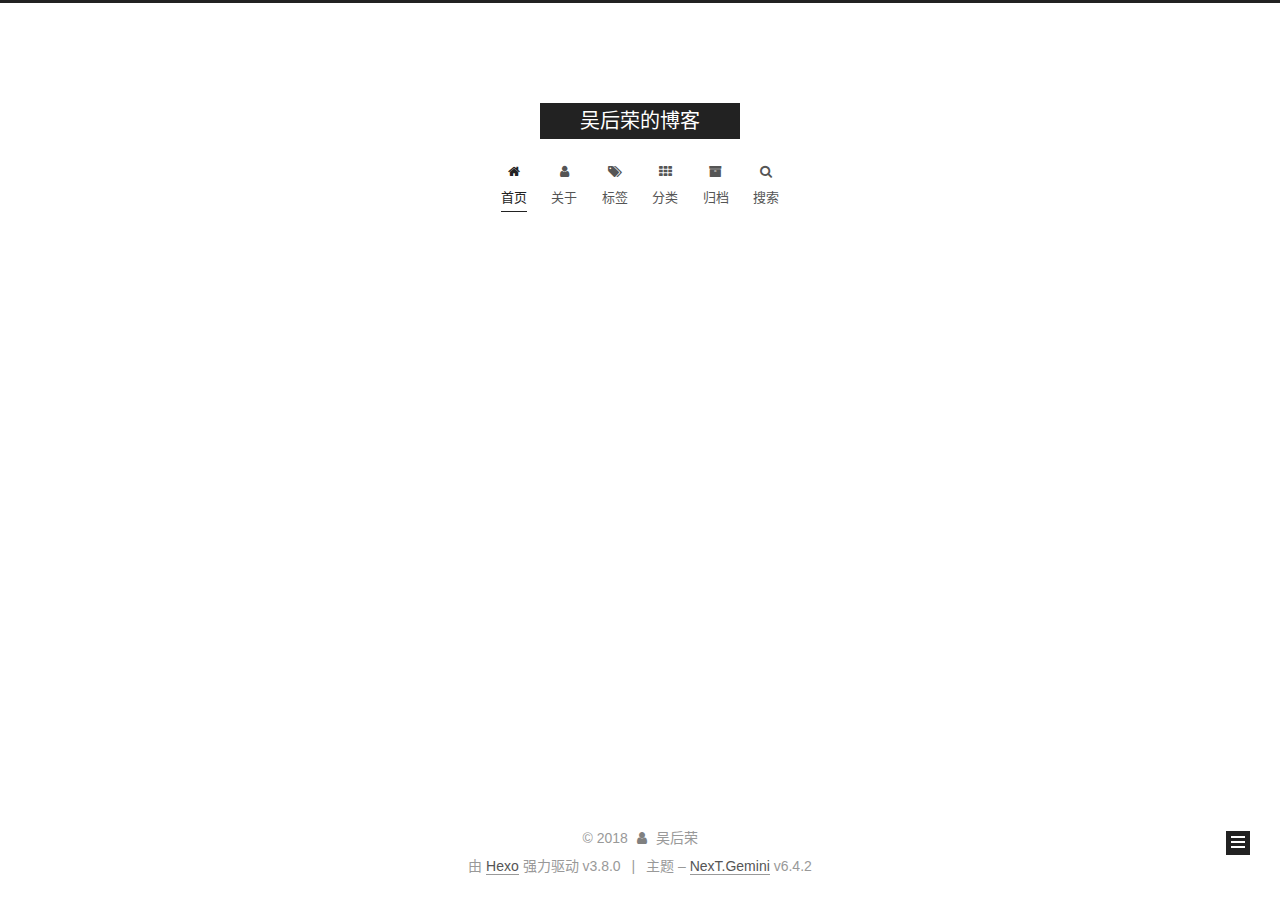
==== commit 56a26d58: "Site updated: 2018-10-24 15:47:55" ====
--- a/index.html
+++ b/index.html
@@ -1,95 +1,1100 @@
 <!DOCTYPE html>
-<html>
+
+
+
+
+
+
+
+
+
+
+
+
+  
+
+
+<html class="theme-next gemini use-motion" lang="zh-CN">
 <head><meta name="generator" content="Hexo 3.8.0">
-  <meta charset="utf-8">
-  
-
-  
-  <title>吴后荣的博客</title>
-  <meta name="viewport" content="width=device-width, initial-scale=1, maximum-scale=1">
-  <meta name="description" content="这是吴后荣的博客">
+  <meta charset="UTF-8">
+<meta http-equiv="X-UA-Compatible" content="IE=edge">
+<meta name="viewport" content="width=device-width, initial-scale=1, maximum-scale=2">
+<meta name="theme-color" content="#222">
+
+
+
+
+
+
+
+
+
+
+
+
+<meta http-equiv="Cache-Control" content="no-transform">
+<meta http-equiv="Cache-Control" content="no-siteapp">
+
+
+
+
+
+
+
+
+
+
+
+
+
+
+
+
+
+
+
+
+
+
+<link href="/lib/font-awesome/css/font-awesome.min.css?v=4.6.2" rel="stylesheet" type="text/css">
+
+<link href="/css/main.css?v=6.4.2" rel="stylesheet" type="text/css">
+
+
+  <link rel="apple-touch-icon" sizes="180x180" href="/images/apple-touch-icon-next.png?v=6.4.2">
+
+
+  <link rel="icon" type="image/png" sizes="32x32" href="/images/favicon-32x32-next.png?v=6.4.2">
+
+
+  <link rel="icon" type="image/png" sizes="16x16" href="/images/favicon-16x16-next.png?v=6.4.2">
+
+
+  <link rel="mask-icon" href="/images/logo.svg?v=6.4.2" color="#222">
+
+
+
+
+
+
+
+
+
+<script type="text/javascript" id="hexo.configurations">
+  var NexT = window.NexT || {};
+  var CONFIG = {
+    root: '/',
+    scheme: 'Gemini',
+    version: '6.4.2',
+    sidebar: {"position":"left","display":"always","offset":12,"b2t":false,"scrollpercent":"ture","onmobile":false},
+    fancybox: false,
+    fastclick: false,
+    lazyload: false,
+    tabs: true,
+    motion: {"enable":true,"async":false,"transition":{"post_block":"fadeIn","post_header":"slideDownIn","post_body":"slideDownIn","coll_header":"slideLeftIn","sidebar":"slideUpIn"}},
+    algolia: {
+      applicationID: '',
+      apiKey: '',
+      indexName: '',
+      hits: {"per_page":10},
+      labels: {"input_placeholder":"Search for Posts","hits_empty":"We didn't find any results for the search: ${query}","hits_stats":"${hits} results found in ${time} ms"}
+    }
+  };
+</script>
+
+
+  
+
+
+
+
+  <meta name="description" content="相思树下">
 <meta name="keywords" content="Java">
 <meta property="og:type" content="website">
 <meta property="og:title" content="吴后荣的博客">
 <meta property="og:url" content="http://yoursite.com/index.html">
 <meta property="og:site_name" content="吴后荣的博客">
-<meta property="og:description" content="这是吴后荣的博客">
+<meta property="og:description" content="相思树下">
 <meta property="og:locale" content="zh-CN">
 <meta name="twitter:card" content="summary">
 <meta name="twitter:title" content="吴后荣的博客">
-<meta name="twitter:description" content="这是吴后荣的博客">
-  
-    <link rel="alternate" href="/atom.xml" title="吴后荣的博客" type="application/atom+xml">
-  
-  
-    <link rel="icon" href="/favicon.png">
-  
-  
-    <link href="//fonts.googleapis.com/css?family=Source+Code+Pro" rel="stylesheet" type="text/css">
-  
-  <link rel="stylesheet" href="/css/style.css">
+<meta name="twitter:description" content="相思树下">
+
+
+
+  <link rel="alternate" href="/atom.xml" title="吴后荣的博客" type="application/atom+xml">
+
+
+
+
+  <link rel="canonical" href="http://yoursite.com/">
+
+
+
+<script type="text/javascript" id="page.configurations">
+  CONFIG.page = {
+    sidebar: "",
+  };
+</script>
+
+  <title>吴后荣的博客</title>
+  
+
+
+
+
+
+
+
+
+
+  <noscript>
+  <style type="text/css">
+    .use-motion .motion-element,
+    .use-motion .brand,
+    .use-motion .menu-item,
+    .sidebar-inner,
+    .use-motion .post-block,
+    .use-motion .pagination,
+    .use-motion .comments,
+    .use-motion .post-header,
+    .use-motion .post-body,
+    .use-motion .collection-title { opacity: initial; }
+
+    .use-motion .logo,
+    .use-motion .site-title,
+    .use-motion .site-subtitle {
+      opacity: initial;
+      top: initial;
+    }
+
+    .use-motion {
+      .logo-line-before i { left: initial; }
+      .logo-line-after i { right: initial; }
+    }
+  </style>
+</noscript>
+
+    <!-- 鼠标样式 --> 
+  <link rel="stylesheet" href="/mouse/mouse.css">
+  <link rel="stylesheet" href="/live2d/css/live2d.css">
 </head>
-</html>
-<body>
-  <div id="container">
-    <div id="wrap">
-      <header id="header">
-  <div id="banner"></div>
-  <div id="header-outer" class="outer">
-    <div id="header-title" class="inner">
-      <h1 id="logo-wrap">
-        <a href="/" id="logo">吴后荣的博客</a>
-      </h1>
-      
+
+<body itemscope="" itemtype="http://schema.org/WebPage" lang="zh-CN">
+
+  
+  
+    
+  
+
+  <div class="container sidebar-position-left 
+  page-home">
+    <div class="headband"></div>
+
+    <header id="header" class="header" itemscope="" itemtype="http://schema.org/WPHeader">
+      <div class="header-inner"><div class="site-brand-wrapper">
+  <div class="site-meta ">
+    
+
+    <div class="custom-logo-site-title">
+      <a href="/" class="brand" rel="start">
+        <span class="logo-line-before"><i></i></span>
+        <span class="site-title">吴后荣的博客</span>
+        <span class="logo-line-after"><i></i></span>
+      </a>
     </div>
-    <div id="header-inner" class="inner">
-      <nav id="main-nav">
-        <a id="main-nav-toggle" class="nav-icon"></a>
-        
-          <a class="main-nav-link" href="/">Home</a>
-        
-          <a class="main-nav-link" href="/archives">Archives</a>
-        
-      </nav>
-      <nav id="sub-nav">
-        
-          <a id="nav-rss-link" class="nav-icon" href="/atom.xml" title="RSS Feed"></a>
-        
-        <a id="nav-search-btn" class="nav-icon" title="搜索"></a>
-      </nav>
-      <div id="search-form-wrap">
-        <form action="//google.com/search" method="get" accept-charset="UTF-8" class="search-form"><input type="search" name="q" class="search-form-input" placeholder="Search"><button type="submit" class="search-form-submit">&#xF002;</button><input type="hidden" name="sitesearch" value="http://yoursite.com"></form>
-      </div>
+    
+  </div>
+
+  <div class="site-nav-toggle">
+    <button aria-label="切换导航栏">
+      <span class="btn-bar"></span>
+      <span class="btn-bar"></span>
+      <span class="btn-bar"></span>
+    </button>
+  </div>
+</div>
+
+
+
+<nav class="site-nav">
+  
+    <ul id="menu" class="menu">
+      
+        
+        
+        
+          
+          <li class="menu-item menu-item-home menu-item-active">
+    <a href="/" rel="section">
+      <i class="menu-item-icon fa fa-fw fa-home"></i> <br>首页</a>
+  </li>
+        
+        
+        
+          
+          <li class="menu-item menu-item-about">
+    <a href="/about/" rel="section">
+      <i class="menu-item-icon fa fa-fw fa-user"></i> <br>关于</a>
+  </li>
+        
+        
+        
+          
+          <li class="menu-item menu-item-tags">
+    <a href="/tags/" rel="section">
+      <i class="menu-item-icon fa fa-fw fa-tags"></i> <br>标签</a>
+  </li>
+        
+        
+        
+          
+          <li class="menu-item menu-item-categories">
+    <a href="/categories/" rel="section">
+      <i class="menu-item-icon fa fa-fw fa-th"></i> <br>分类</a>
+  </li>
+        
+        
+        
+          
+          <li class="menu-item menu-item-archives">
+    <a href="/archives/" rel="section">
+      <i class="menu-item-icon fa fa-fw fa-archive"></i> <br>归档</a>
+  </li>
+
+      
+      
+        <li class="menu-item menu-item-search">
+          
+            <a href="javascript:;" class="popup-trigger">
+          
+            
+              <i class="menu-item-icon fa fa-search fa-fw"></i> <br>搜索</a>
+        </li>
+      
+    </ul>
+  
+
+  
+
+  
+    <div class="site-search">
+      
+  <div class="popup search-popup local-search-popup">
+  <div class="local-search-header clearfix">
+    <span class="search-icon">
+      <i class="fa fa-search"></i>
+    </span>
+    <span class="popup-btn-close">
+      <i class="fa fa-times-circle"></i>
+    </span>
+    <div class="local-search-input-wrapper">
+      <input autocomplete="off" placeholder="搜索..." spellcheck="false" type="text" id="local-search-input">
     </div>
   </div>
-</header>
-      <div class="outer">
-        <section id="main">
-  
-    <article id="post-live2d" class="article article-type-post" itemscope="" itemprop="blogPost">
-  <div class="article-meta">
-    <a href="/2018/10/24/live2d/" class="article-date">
-  <time datetime="2018-10-23T19:09:33.000Z" itemprop="datePublished">2018-10-24</time>
-</a>
-    
+  <div id="local-search-result"></div>
+</div>
+
+
+
+    </div>
+  
+</nav>
+
+
+
+  
+
+
+
+</div>
+    </header>
+
+    
+
+
+    <main id="main" class="main">
+      <div class="main-inner">
+        <div class="content-wrap">
+          
+            
+
+          
+          <div id="content" class="content">
+            
+  <section id="posts" class="posts-expand">
+    
+      
+
+
+
+  
+
+  
+  
+  
+
+  
+
+  <article class="post post-type-normal" itemscope="" itemtype="http://schema.org/Article">
+  
+  
+  
+  <div class="post-block">
+    <link itemprop="mainEntityOfPage" href="http://yoursite.com/2018/10/24/live2d/">
+
+    <span hidden itemprop="author" itemscope="" itemtype="http://schema.org/Person">
+      <meta itemprop="name" content="吴后荣">
+      <meta itemprop="description" content="相思树下">
+      <meta itemprop="image" content="/images/header.jpg">
+    </span>
+
+    <span hidden itemprop="publisher" itemscope="" itemtype="http://schema.org/Organization">
+      <meta itemprop="name" content="吴后荣的博客">
+    </span>
+
+    
+      <header class="post-header">
+
+        
+        
+          <h1 class="post-title" itemprop="name headline">
+                
+                <a class="post-title-link" href="/2018/10/24/live2d/" itemprop="url">
+                  live2d
+                </a>
+              
+            
+          </h1>
+        
+
+        <div class="post-meta">
+          <span class="post-time">
+
+            
+            
+            
+
+            
+              <span class="post-meta-item-icon">
+                <i class="fa fa-calendar-o"></i>
+              </span>
+              
+                <span class="post-meta-item-text">发表于</span>
+              
+
+              
+                
+              
+
+              <time title="创建时间：2018-10-24 03:09:33 / 修改时间：13:38:44" itemprop="dateCreated datePublished" datetime="2018-10-24T03:09:33+08:00">2018-10-24</time>
+            
+
+            
+              
+
+              
+            
+          </span>
+
+          
+
+          
+            
+          
+
+          
+          
+
+          
+				          
+				  
+
+          
+
+          
+
+        </div>
+      </header>
+    
+
+    
+    
+    
+    <div class="post-body" itemprop="articleBody">
+
+      
+      
+
+      
+        
+          
+            <p>展示live2d</p>
+
+          
+        
+      
+    </div>
+
+    
+
+    
+    
+    
+
+    
+
+    
+
+    
+
+    <footer class="post-footer">
+      
+
+      
+
+      
+
+      
+      
+        <div class="post-eof"></div>
+      
+    </footer>
   </div>
-  <div class="article-inner">
-    
-    
-      <header class="article-header">
-        
-  
-    <h1 itemprop="name">
-      <a class="article-title" href="/2018/10/24/live2d/">live2d</a>
-    </h1>
-  
-
-      </header>
-    
-    <div class="article-entry" itemprop="articleBody">
-      
-        
-​    <link rel="stylesheet" href="/live2d/css/live2d.css">
+  
+  
+  
+  </article>
+
+
+    
+  </section>
+
+  
+
+
+          </div>
+          
+
+        </div>
+        
+          
+  
+  <div class="sidebar-toggle">
+    <div class="sidebar-toggle-line-wrap">
+      <span class="sidebar-toggle-line sidebar-toggle-line-first"></span>
+      <span class="sidebar-toggle-line sidebar-toggle-line-middle"></span>
+      <span class="sidebar-toggle-line sidebar-toggle-line-last"></span>
+    </div>
+  </div>
+
+  <aside id="sidebar" class="sidebar">
+    
+    <div class="sidebar-inner">
+
+      
+
+      
+
+      <section class="site-overview-wrap sidebar-panel sidebar-panel-active">
+        <div class="site-overview">
+          <div class="site-author motion-element" itemprop="author" itemscope="" itemtype="http://schema.org/Person">
+            
+              <img class="site-author-image" itemprop="image" src="/images/header.jpg" alt="吴后荣">
+            
+              <p class="site-author-name" itemprop="name">吴后荣</p>
+              <p class="site-description motion-element" itemprop="description">相思树下</p>
+          </div>
+
+          
+            <nav class="site-state motion-element">
+              
+                <div class="site-state-item site-state-posts">
+                
+                  <a href="/archives/">
+                
+                    <span class="site-state-item-count">1</span>
+                    <span class="site-state-item-name">日志</span>
+                  </a>
+                </div>
+              
+
+              
+
+              
+            </nav>
+          
+
+          
+            <div class="feed-link motion-element">
+              <a href="/atom.xml" rel="alternate">
+                <i class="fa fa-rss"></i>
+                RSS
+              </a>
+            </div>
+          
+
+          
+            <div class="links-of-author motion-element">
+              
+                <span class="links-of-author-item">
+                  <a href="https://github.com/876565575" target="_blank" title="GitHub"><i class="fa fa-fw fa-github"></i>GitHub</a>
+                  
+                </span>
+              
+                <span class="links-of-author-item">
+                  <a href="mailto:876565575@qq.com" target="_blank" title="E-Mail"><i class="fa fa-fw fa-envelope"></i>E-Mail</a>
+                  
+                </span>
+              
+            </div>
+          
+
+          
+          
+
+          
+          
+
+          
+            
+          
+          
+
+        </div>
+      </section>
+
+      
+
+      
+
+    </div>
+  </aside>
+
+
+        
+      </div>
+    </main>
+
+    <footer id="footer" class="footer">
+      <div class="footer-inner">
+        <div class="copyright">&copy; <span itemprop="copyrightYear">2018</span>
+  <span class="with-love" id="animate">
+    <i class="fa fa-user"></i>
+  </span>
+  <span class="author" itemprop="copyrightHolder">吴后荣</span>
+
+  
+
+  
+</div>
+
+
+
+
+  <div class="powered-by">由 <a class="theme-link" target="_blank" href="https://hexo.io">Hexo</a> 强力驱动 v3.8.0</div>
+
+
+
+  <span class="post-meta-divider">|</span>
+
+
+
+  <div class="theme-info">主题 – <a class="theme-link" target="_blank" href="https://theme-next.org">NexT.Gemini</a> v6.4.2</div>
+
+
+<div>
+<script async src="//busuanzi.ibruce.info/busuanzi/2.3/busuanzi.pure.mini.js"></script>
+<span id="busuanzi_container_site_pv" style="display:none">
+    本站总访问量 <span id="busuanzi_value_site_pv"></span> 次
+    <span class="post-meta-divider">|</span>
+</span>
+<span id="busuanzi_container_site_uv" style="display:none">
+    有<span id="busuanzi_value_site_uv"></span>人看过我的博客啦
+</span>
+</div>
+
+
+
+
+        
+
+
+
+
+
+
+
+
+        
+      </div>
+    </footer>
+
+    
+      <div class="back-to-top">
+        <i class="fa fa-arrow-up"></i>
+        
+          <span id="scrollpercent"><span>0</span>%</span>
+        
+      </div>
+    
+
+    
+	
+    
+
+    
+  </div>
+
+  
+
+<script type="text/javascript">
+  if (Object.prototype.toString.call(window.Promise) !== '[object Function]') {
+    window.Promise = null;
+  }
+</script>
+
+
+
+
+
+
+
+
+
+
+
+
+
+
+  
+
+
+
+
+
+
+
+
+
+
+
+
+
+  
+  
+    <script type="text/javascript" src="/lib/jquery/index.js?v=2.1.3"></script>
+  
+
+  
+  
+    <script type="text/javascript" src="/lib/velocity/velocity.min.js?v=1.2.1"></script>
+  
+
+  
+  
+    <script type="text/javascript" src="/lib/velocity/velocity.ui.min.js?v=1.2.1"></script>
+  
+
+  
+  
+    <script type="text/javascript" src="/lib/canvas-nest/canvas-nest.min.js"></script>
+  
+
+
+  
+
+
+  <script type="text/javascript" src="/js/src/utils.js?v=6.4.2"></script>
+
+  <script type="text/javascript" src="/js/src/motion.js?v=6.4.2"></script>
+
+
+
+  
+  
+
+
+  <script type="text/javascript" src="/js/src/affix.js?v=6.4.2"></script>
+
+  <script type="text/javascript" src="/js/src/schemes/pisces.js?v=6.4.2"></script>
+
+
+
+  
+
+  
+
+
+  <script type="text/javascript" src="/js/src/bootstrap.js?v=6.4.2"></script>
+
+
+
+  
+
+
+
+  
+
+
+
+
+
+
+
+
+
+
+  
+
+  <script type="text/javascript">
+    // Popup Window;
+    var isfetched = false;
+    var isXml = true;
+    // Search DB path;
+    var search_path = "search.xml";
+    if (search_path.length === 0) {
+      search_path = "search.xml";
+    } else if (/json$/i.test(search_path)) {
+      isXml = false;
+    }
+    var path = "/" + search_path;
+    // monitor main search box;
+
+    var onPopupClose = function (e) {
+      $('.popup').hide();
+      $('#local-search-input').val('');
+      $('.search-result-list').remove();
+      $('#no-result').remove();
+      $(".local-search-pop-overlay").remove();
+      $('body').css('overflow', '');
+    }
+
+    function proceedsearch() {
+      $("body")
+        .append('<div class="search-popup-overlay local-search-pop-overlay"></div>')
+        .css('overflow', 'hidden');
+      $('.search-popup-overlay').click(onPopupClose);
+      $('.popup').toggle();
+      var $localSearchInput = $('#local-search-input');
+      $localSearchInput.attr("autocapitalize", "none");
+      $localSearchInput.attr("autocorrect", "off");
+      $localSearchInput.focus();
+    }
+
+    // search function;
+    var searchFunc = function(path, search_id, content_id) {
+      'use strict';
+
+      // start loading animation
+      $("body")
+        .append('<div class="search-popup-overlay local-search-pop-overlay">' +
+          '<div id="search-loading-icon">' +
+          '<i class="fa fa-spinner fa-pulse fa-5x fa-fw"></i>' +
+          '</div>' +
+          '</div>')
+        .css('overflow', 'hidden');
+      $("#search-loading-icon").css('margin', '20% auto 0 auto').css('text-align', 'center');
+
+      
+
+      $.ajax({
+        url: path,
+        dataType: isXml ? "xml" : "json",
+        async: true,
+        success: function(res) {
+          // get the contents from search data
+          isfetched = true;
+          $('.popup').detach().appendTo('.header-inner');
+          var datas = isXml ? $("entry", res).map(function() {
+            return {
+              title: $("title", this).text(),
+              content: $("content",this).text(),
+              url: $("url" , this).text()
+            };
+          }).get() : res;
+          var input = document.getElementById(search_id);
+          var resultContent = document.getElementById(content_id);
+          var inputEventFunction = function() {
+            var searchText = input.value.trim().toLowerCase();
+            var keywords = searchText.split(/[\s\-]+/);
+            if (keywords.length > 1) {
+              keywords.push(searchText);
+            }
+            var resultItems = [];
+            if (searchText.length > 0) {
+              // perform local searching
+              datas.forEach(function(data) {
+                var isMatch = false;
+                var hitCount = 0;
+                var searchTextCount = 0;
+                var title = data.title.trim();
+                var titleInLowerCase = title.toLowerCase();
+                var content = data.content.trim().replace(/<[^>]+>/g,"");
+                
+                var contentInLowerCase = content.toLowerCase();
+                var articleUrl = decodeURIComponent(data.url);
+                var indexOfTitle = [];
+                var indexOfContent = [];
+                // only match articles with not empty titles
+                if(title != '') {
+                  keywords.forEach(function(keyword) {
+                    function getIndexByWord(word, text, caseSensitive) {
+                      var wordLen = word.length;
+                      if (wordLen === 0) {
+                        return [];
+                      }
+                      var startPosition = 0, position = [], index = [];
+                      if (!caseSensitive) {
+                        text = text.toLowerCase();
+                        word = word.toLowerCase();
+                      }
+                      while ((position = text.indexOf(word, startPosition)) > -1) {
+                        index.push({position: position, word: word});
+                        startPosition = position + wordLen;
+                      }
+                      return index;
+                    }
+
+                    indexOfTitle = indexOfTitle.concat(getIndexByWord(keyword, titleInLowerCase, false));
+                    indexOfContent = indexOfContent.concat(getIndexByWord(keyword, contentInLowerCase, false));
+                  });
+                  if (indexOfTitle.length > 0 || indexOfContent.length > 0) {
+                    isMatch = true;
+                    hitCount = indexOfTitle.length + indexOfContent.length;
+                  }
+                }
+
+                // show search results
+
+                if (isMatch) {
+                  // sort index by position of keyword
+
+                  [indexOfTitle, indexOfContent].forEach(function (index) {
+                    index.sort(function (itemLeft, itemRight) {
+                      if (itemRight.position !== itemLeft.position) {
+                        return itemRight.position - itemLeft.position;
+                      } else {
+                        return itemLeft.word.length - itemRight.word.length;
+                      }
+                    });
+                  });
+
+                  // merge hits into slices
+
+                  function mergeIntoSlice(text, start, end, index) {
+                    var item = index[index.length - 1];
+                    var position = item.position;
+                    var word = item.word;
+                    var hits = [];
+                    var searchTextCountInSlice = 0;
+                    while (position + word.length <= end && index.length != 0) {
+                      if (word === searchText) {
+                        searchTextCountInSlice++;
+                      }
+                      hits.push({position: position, length: word.length});
+                      var wordEnd = position + word.length;
+
+                      // move to next position of hit
+
+                      index.pop();
+                      while (index.length != 0) {
+                        item = index[index.length - 1];
+                        position = item.position;
+                        word = item.word;
+                        if (wordEnd > position) {
+                          index.pop();
+                        } else {
+                          break;
+                        }
+                      }
+                    }
+                    searchTextCount += searchTextCountInSlice;
+                    return {
+                      hits: hits,
+                      start: start,
+                      end: end,
+                      searchTextCount: searchTextCountInSlice
+                    };
+                  }
+
+                  var slicesOfTitle = [];
+                  if (indexOfTitle.length != 0) {
+                    slicesOfTitle.push(mergeIntoSlice(title, 0, title.length, indexOfTitle));
+                  }
+
+                  var slicesOfContent = [];
+                  while (indexOfContent.length != 0) {
+                    var item = indexOfContent[indexOfContent.length - 1];
+                    var position = item.position;
+                    var word = item.word;
+                    // cut out 100 characters
+                    var start = position - 20;
+                    var end = position + 80;
+                    if(start < 0){
+                      start = 0;
+                    }
+                    if (end < position + word.length) {
+                      end = position + word.length;
+                    }
+                    if(end > content.length){
+                      end = content.length;
+                    }
+                    slicesOfContent.push(mergeIntoSlice(content, start, end, indexOfContent));
+                  }
+
+                  // sort slices in content by search text's count and hits' count
+
+                  slicesOfContent.sort(function (sliceLeft, sliceRight) {
+                    if (sliceLeft.searchTextCount !== sliceRight.searchTextCount) {
+                      return sliceRight.searchTextCount - sliceLeft.searchTextCount;
+                    } else if (sliceLeft.hits.length !== sliceRight.hits.length) {
+                      return sliceRight.hits.length - sliceLeft.hits.length;
+                    } else {
+                      return sliceLeft.start - sliceRight.start;
+                    }
+                  });
+
+                  // select top N slices in content
+
+                  var upperBound = parseInt('1');
+                  if (upperBound >= 0) {
+                    slicesOfContent = slicesOfContent.slice(0, upperBound);
+                  }
+
+                  // highlight title and content
+
+                  function highlightKeyword(text, slice) {
+                    var result = '';
+                    var prevEnd = slice.start;
+                    slice.hits.forEach(function (hit) {
+                      result += text.substring(prevEnd, hit.position);
+                      var end = hit.position + hit.length;
+                      result += '<b class="search-keyword">' + text.substring(hit.position, end) + '</b>';
+                      prevEnd = end;
+                    });
+                    result += text.substring(prevEnd, slice.end);
+                    return result;
+                  }
+
+                  var resultItem = '';
+
+                  if (slicesOfTitle.length != 0) {
+                    resultItem += "<li><a href='" + articleUrl + "' class='search-result-title'>" + highlightKeyword(title, slicesOfTitle[0]) + "</a>";
+                  } else {
+                    resultItem += "<li><a href='" + articleUrl + "' class='search-result-title'>" + title + "</a>";
+                  }
+
+                  slicesOfContent.forEach(function (slice) {
+                    resultItem += "<a href='" + articleUrl + "'>" +
+                      "<p class=\"search-result\">" + highlightKeyword(content, slice) +
+                      "...</p>" + "</a>";
+                  });
+
+                  resultItem += "</li>";
+                  resultItems.push({
+                    item: resultItem,
+                    searchTextCount: searchTextCount,
+                    hitCount: hitCount,
+                    id: resultItems.length
+                  });
+                }
+              })
+            };
+            if (keywords.length === 1 && keywords[0] === "") {
+              resultContent.innerHTML = '<div id="no-result"><i class="fa fa-search fa-5x" /></div>'
+            } else if (resultItems.length === 0) {
+              resultContent.innerHTML = '<div id="no-result"><i class="fa fa-frown-o fa-5x" /></div>'
+            } else {
+              resultItems.sort(function (resultLeft, resultRight) {
+                if (resultLeft.searchTextCount !== resultRight.searchTextCount) {
+                  return resultRight.searchTextCount - resultLeft.searchTextCount;
+                } else if (resultLeft.hitCount !== resultRight.hitCount) {
+                  return resultRight.hitCount - resultLeft.hitCount;
+                } else {
+                  return resultRight.id - resultLeft.id;
+                }
+              });
+              var searchResultList = '<ul class=\"search-result-list\">';
+              resultItems.forEach(function (result) {
+                searchResultList += result.item;
+              })
+              searchResultList += "</ul>";
+              resultContent.innerHTML = searchResultList;
+            }
+          }
+
+          if ('auto' === 'auto') {
+            input.addEventListener('input', inputEventFunction);
+          } else {
+            $('.search-icon').click(inputEventFunction);
+            input.addEventListener('keypress', function (event) {
+              if (event.keyCode === 13) {
+                inputEventFunction();
+              }
+            });
+          }
+
+          // remove loading animation
+          $(".local-search-pop-overlay").remove();
+          $('body').css('overflow', '');
+
+          proceedsearch();
+        }
+      });
+    }
+
+    // handle and trigger popup window;
+    $('.popup-trigger').click(function(e) {
+      e.stopPropagation();
+      if (isfetched === false) {
+        searchFunc(path, 'local-search-input', 'local-search-result');
+      } else {
+        proceedsearch();
+      };
+    });
+
+    $('.popup-btn-close').click(onPopupClose);
+    $('.popup').click(function(e){
+      e.stopPropagation();
+    });
+    $(document).on('keyup', function (event) {
+      var shouldDismissSearchPopup = event.which === 27 &&
+        $('.search-popup').is(':visible');
+      if (shouldDismissSearchPopup) {
+        onPopupClose();
+      }
+    });
+  </script>
+
+
+
+
+
+  
+
+  
+
+  
+
+  
+
+  
+  
+
+  
+
+  
+
+  
+
+  
+
+  
+
+  <!-- 页面点击小红心 --> 
+<script type="text/javascript" src="/mouse/love.js"></script>
+
 <div id="landlord" style="left:5px;bottom:0px;">
     <div class="message" style="opacity:0"></div>
     <canvas id="live2d" width="500" height="560" class="live2d"></canvas>
@@ -110,155 +1115,18 @@
         <div class="live_ico_item type_youdu" id="youduButton"></div>
         <div class="live_ico_item type_quit" id="hideButton"></div>
         <input name="live_statu_val" id="live_statu_val" value="0" type="hidden">
-        <audio src="bgm/1.mp3" style="display:none;" id="live2d_bgm" data-bgm="0" preload="none"></audio>
-        <input name="live2dBGM" value="/bgm/1.mp3" type="hidden">
+        <audio src="" style="display:none;" id="live2d_bgm" data-bgm="0" preload="none"></audio>
+        <input name="live2dBGM" value="https://t1.aixinxi.net/o_1c52p4qbp15idv6bl55h381moha.mp3" type="hidden">
         <input id="duType" value="douqilai,l2d_caihong" type="hidden">
     </div>
 </div>
 <div id="open_live2d">召唤伊斯特瓦尔</div>
-<script type="text/javascript" src="js/jquery-3.3.1.js"></script>
+
 <script>
-var message_Path = 'live2d/';//资源目录，如果目录不对请更改
-var talkAPI = "xxxxx";//如果有类似图灵机器人的聊天接口请填写接口路径
+var message_Path = '/live2d/';//资源目录，如果目录不对请更改
+var talkAPI = "test";//如果有类似图灵机器人的聊天接口请填写接口路径
 </script>
 <script type="text/javascript" src="/live2d/js/live2d.js"></script>
 <script type="text/javascript" src="/live2d/js/message.js"></script>
-<script type="text/javascript" src="/js/love.js"></script>
-
-      
-    </div>
-    <footer class="article-footer">
-      <a data-url="http://yoursite.com/2018/10/24/live2d/" data-id="cjnm5wshx0001z46qjiv3qry6" class="article-share-link">Share</a>
-      
-      
-    </footer>
-  </div>
-  
-</article>
-
-
-  
-    <article id="post-hello-world" class="article article-type-post" itemscope="" itemprop="blogPost">
-  <div class="article-meta">
-    <a href="/2018/10/23/hello-world/" class="article-date">
-  <time datetime="2018-10-23T14:51:10.137Z" itemprop="datePublished">2018-10-23</time>
-</a>
-    
-  </div>
-  <div class="article-inner">
-    
-    
-      <header class="article-header">
-        
-  
-    <h1 itemprop="name">
-      <a class="article-title" href="/2018/10/23/hello-world/">Hello World</a>
-    </h1>
-  
-
-      </header>
-    
-    <div class="article-entry" itemprop="articleBody">
-      
-        <p>Welcome to <a href="https://hexo.io/" target="_blank" rel="noopener">Hexo</a>! This is your very first post. Check <a href="https://hexo.io/docs/" target="_blank" rel="noopener">documentation</a> for more info. If you get any problems when using Hexo, you can find the answer in <a href="https://hexo.io/docs/troubleshooting.html" target="_blank" rel="noopener">troubleshooting</a> or you can ask me on <a href="https://github.com/hexojs/hexo/issues" target="_blank" rel="noopener">GitHub</a>.</p>
-<h2 id="Quick-Start"><a href="#Quick-Start" class="headerlink" title="Quick Start"></a>Quick Start</h2><h3 id="Create-a-new-post"><a href="#Create-a-new-post" class="headerlink" title="Create a new post"></a>Create a new post</h3><figure class="highlight bash"><table><tr><td class="gutter"><pre><span class="line">1</span><br></pre></td><td class="code"><pre><span class="line">$ hexo new <span class="string">"My New Post"</span></span><br></pre></td></tr></table></figure>
-<p>More info: <a href="https://hexo.io/docs/writing.html" target="_blank" rel="noopener">Writing</a></p>
-<h3 id="Run-server"><a href="#Run-server" class="headerlink" title="Run server"></a>Run server</h3><figure class="highlight bash"><table><tr><td class="gutter"><pre><span class="line">1</span><br></pre></td><td class="code"><pre><span class="line">$ hexo server</span><br></pre></td></tr></table></figure>
-<p>More info: <a href="https://hexo.io/docs/server.html" target="_blank" rel="noopener">Server</a></p>
-<h3 id="Generate-static-files"><a href="#Generate-static-files" class="headerlink" title="Generate static files"></a>Generate static files</h3><figure class="highlight bash"><table><tr><td class="gutter"><pre><span class="line">1</span><br></pre></td><td class="code"><pre><span class="line">$ hexo generate</span><br></pre></td></tr></table></figure>
-<p>More info: <a href="https://hexo.io/docs/generating.html" target="_blank" rel="noopener">Generating</a></p>
-<h3 id="Deploy-to-remote-sites"><a href="#Deploy-to-remote-sites" class="headerlink" title="Deploy to remote sites"></a>Deploy to remote sites</h3><figure class="highlight bash"><table><tr><td class="gutter"><pre><span class="line">1</span><br></pre></td><td class="code"><pre><span class="line">$ hexo deploy</span><br></pre></td></tr></table></figure>
-<p>More info: <a href="https://hexo.io/docs/deployment.html" target="_blank" rel="noopener">Deployment</a></p>
-
-      
-    </div>
-    <footer class="article-footer">
-      <a data-url="http://yoursite.com/2018/10/23/hello-world/" data-id="cjnm5wshs0000z46qcsv7sohu" class="article-share-link">Share</a>
-      
-      
-    </footer>
-  </div>
-  
-</article>
-
-
-  
-
-
-</section>
-        
-          <aside id="sidebar">
-  
-    
-
-  
-    
-
-  
-    
-  
-    
-  <div class="widget-wrap">
-    <h3 class="widget-title">归档</h3>
-    <div class="widget">
-      <ul class="archive-list"><li class="archive-list-item"><a class="archive-list-link" href="/archives/2018/10/">十月 2018</a></li></ul>
-    </div>
-  </div>
-
-
-  
-    
-  <div class="widget-wrap">
-    <h3 class="widget-title">最新文章</h3>
-    <div class="widget">
-      <ul>
-        
-          <li>
-            <a href="/2018/10/24/live2d/">live2d</a>
-          </li>
-        
-          <li>
-            <a href="/2018/10/23/hello-world/">Hello World</a>
-          </li>
-        
-      </ul>
-    </div>
-  </div>
-
-  
-</aside>
-        
-      </div>
-      <footer id="footer">
-  
-  <div class="outer">
-    <div id="footer-info" class="inner">
-      &copy; 2018 吴后荣<br>
-      Powered by <a href="http://hexo.io/" target="_blank">Hexo</a>
-    </div>
-  </div>
-</footer>
-    </div>
-    <nav id="mobile-nav">
-  
-    <a href="/" class="mobile-nav-link">Home</a>
-  
-    <a href="/archives" class="mobile-nav-link">Archives</a>
-  
-</nav>
-    
-
-<script src="//ajax.googleapis.com/ajax/libs/jquery/2.0.3/jquery.min.js"></script>
-
-
-  <link rel="stylesheet" href="/fancybox/jquery.fancybox.css">
-  <script src="/fancybox/jquery.fancybox.pack.js"></script>
-
-
-<script src="/js/script.js"></script>
-
-
-
-  </div>
 </body>
-</html>+</html>
--- a/css/main.css
+++ b/css/main.css
@@ -0,0 +1,2588 @@
+/* normalize.css v3.0.2 | MIT License | git.io/normalize */
+html {
+  font-family: sans-serif; /* 1 */
+  -ms-text-size-adjust: 100%; /* 2 */
+  -webkit-text-size-adjust: 100%; /* 2 */
+}
+body {
+  margin: 0;
+}
+article,
+aside,
+details,
+figcaption,
+figure,
+footer,
+header,
+hgroup,
+main,
+menu,
+nav,
+section,
+summary {
+  display: block;
+}
+audio,
+canvas,
+progress,
+video {
+  display: inline-block; /* 1 */
+  vertical-align: baseline; /* 2 */
+}
+audio:not([controls]) {
+  display: none;
+  height: 0;
+}
+[hidden],
+template {
+  display: none;
+}
+a {
+  background-color: transparent;
+}
+a:active,
+a:hover {
+  outline: 0;
+}
+abbr[title] {
+  border-bottom: 1px dotted;
+}
+b,
+strong {
+  font-weight: bold;
+}
+dfn {
+  font-style: italic;
+}
+h1 {
+  font-size: 2em;
+  margin: 0.67em 0;
+}
+mark {
+  background: #ff0;
+  color: #000;
+}
+small {
+  font-size: 80%;
+}
+sub,
+sup {
+  font-size: 75%;
+  line-height: 0;
+  position: relative;
+  vertical-align: baseline;
+}
+sup {
+  top: -0.5em;
+}
+sub {
+  bottom: -0.25em;
+}
+img {
+  border: 0;
+}
+svg:not(:root) {
+  overflow: hidden;
+}
+figure {
+  margin: 1em 40px;
+}
+hr {
+  -moz-box-sizing: content-box;
+  box-sizing: content-box;
+  height: 0;
+}
+pre {
+  overflow: auto;
+}
+code,
+kbd,
+pre,
+samp {
+  font-family: monospace, monospace;
+  font-size: 1em;
+}
+button,
+input,
+optgroup,
+select,
+textarea {
+  color: inherit; /* 1 */
+  font: inherit; /* 2 */
+  margin: 0; /* 3 */
+}
+button {
+  overflow: visible;
+}
+button,
+select {
+  text-transform: none;
+}
+button,
+html input[type="button"],
+input[type="reset"],
+input[type="submit"] {
+  -webkit-appearance: button; /* 2 */
+  cursor: pointer; /* 3 */
+}
+button[disabled],
+html input[disabled] {
+  cursor: default;
+}
+button::-moz-focus-inner,
+input::-moz-focus-inner {
+  border: 0;
+  padding: 0;
+}
+input {
+  line-height: normal;
+}
+input[type="checkbox"],
+input[type="radio"] {
+  box-sizing: border-box; /* 1 */
+  padding: 0; /* 2 */
+}
+input[type="number"]::-webkit-inner-spin-button,
+input[type="number"]::-webkit-outer-spin-button {
+  height: auto;
+}
+input[type="search"] {
+  -webkit-appearance: textfield; /* 1 */
+  -moz-box-sizing: content-box;
+  -webkit-box-sizing: content-box; /* 2 */
+  box-sizing: content-box;
+}
+input[type="search"]::-webkit-search-cancel-button,
+input[type="search"]::-webkit-search-decoration {
+  -webkit-appearance: none;
+}
+fieldset {
+  border: 1px solid #c0c0c0;
+  margin: 0 2px;
+  padding: 0.35em 0.625em 0.75em;
+}
+legend {
+  border: 0; /* 1 */
+  padding: 0; /* 2 */
+}
+textarea {
+  overflow: auto;
+}
+optgroup {
+  font-weight: bold;
+}
+table {
+  border-collapse: collapse;
+  border-spacing: 0;
+}
+td,
+th {
+  padding: 0;
+}
+::selection {
+  background: #262a30;
+  color: #fff;
+}
+body {
+  position: relative;
+  font-family: 'Lato', "PingFang SC", "Microsoft YaHei", sans-serif;
+  font-size: 14px;
+  line-height: 2;
+  color: #555;
+  background: #fff;
+}
+@media (max-width: 767px) {
+  body {
+    padding-right: 0 !important;
+  }
+}
+@media (min-width: 768px) and (max-width: 991px) {
+  body {
+    padding-right: 0 !important;
+  }
+}
+@media (min-width: 1200px) {
+  body {
+    font-size: 16px;
+  }
+}
+h1,
+h2,
+h3,
+h4,
+h5,
+h6 {
+  margin: 0;
+  padding: 0;
+  font-weight: bold;
+  line-height: 1.5;
+  font-family: 'Lato', "PingFang SC", "Microsoft YaHei", sans-serif;
+}
+h1,
+h2,
+h3,
+h4,
+h5,
+h6 {
+  margin: 20px 0 15px;
+}
+h1 {
+  font-size: 22px;
+}
+@media (max-width: 767px) {
+  h1 {
+    font-size: 18px;
+  }
+}
+h2 {
+  font-size: 20px;
+}
+@media (max-width: 767px) {
+  h2 {
+    font-size: 16px;
+  }
+}
+h3 {
+  font-size: 18px;
+}
+@media (max-width: 767px) {
+  h3 {
+    font-size: 14px;
+  }
+}
+h4 {
+  font-size: 16px;
+}
+@media (max-width: 767px) {
+  h4 {
+    font-size: 12px;
+  }
+}
+h5 {
+  font-size: 14px;
+}
+@media (max-width: 767px) {
+  h5 {
+    font-size: 10px;
+  }
+}
+h6 {
+  font-size: 12px;
+}
+@media (max-width: 767px) {
+  h6 {
+    font-size: 8px;
+  }
+}
+p {
+  margin: 0 0 20px 0;
+}
+a,
+span.exturl {
+  overflow-wrap: break-word;
+  word-wrap: break-word;
+  background-color: transparent;
+  color: #555;
+  text-decoration: none;
+  outline: none;
+  border-bottom: 1px solid #999;
+  cursor: pointer;
+}
+a:hover,
+span.exturl:hover,
+a:active,
+span.exturl:active {
+  color: #222;
+  border-bottom-color: #222;
+}
+blockquote {
+  margin: 0;
+  padding: 0;
+}
+img {
+  display: block;
+  margin: auto;
+  max-width: 100%;
+  height: auto;
+}
+hr {
+  margin: 40px 0;
+  height: 3px;
+  border: none;
+  background-color: #ddd;
+  background-image: repeating-linear-gradient(-45deg, #fff, #fff 4px, transparent 4px, transparent 8px);
+}
+blockquote {
+  padding: 0 15px;
+  color: #666;
+  border-left: 4px solid #ddd;
+}
+blockquote cite::before {
+  content: "-";
+  padding: 0 5px;
+}
+dt {
+  font-weight: 700;
+}
+dd {
+  margin: 0;
+  padding: 0;
+}
+kbd {
+  border: 1px solid #ccc;
+  border-radius: 0.2em;
+  box-shadow: 0.1em 0.1em 0.2em rgba(0,0,0,0.1);
+  background-color: #f9f9f9;
+  font-family: inherit;
+  background-image: -webkit-linear-gradient(top, #eee, #fff, #eee);
+  padding: 0.1em 0.3em;
+  white-space: nowrap;
+}
+.text-left {
+  text-align: left;
+}
+.text-center {
+  text-align: center;
+}
+.text-right {
+  text-align: right;
+}
+.text-justify {
+  text-align: justify;
+}
+.text-nowrap {
+  white-space: nowrap;
+}
+.text-lowercase {
+  text-transform: lowercase;
+}
+.text-uppercase {
+  text-transform: uppercase;
+}
+.text-capitalize {
+  text-transform: capitalize;
+}
+.center-block {
+  display: block;
+  margin-left: auto;
+  margin-right: auto;
+}
+.clearfix:before,
+.clearfix:after {
+  content: " ";
+  display: table;
+}
+.clearfix:after {
+  clear: both;
+}
+.pullquote {
+  width: 45%;
+}
+.pullquote.left {
+  float: left;
+  margin-left: 5px;
+  margin-right: 10px;
+}
+.pullquote.right {
+  float: right;
+  margin-left: 10px;
+  margin-right: 5px;
+}
+.affix.affix.affix {
+  position: fixed;
+}
+.translation {
+  margin-top: -20px;
+  font-size: 14px;
+  color: #999;
+}
+.scrollbar-measure {
+  width: 100px;
+  height: 100px;
+  overflow: scroll;
+  position: absolute;
+  top: -9999px;
+}
+.use-motion .motion-element {
+  opacity: 0;
+}
+table {
+  margin: 20px 0;
+  width: 100%;
+  border-collapse: collapse;
+  border-spacing: 0;
+  border: 1px solid #ddd;
+  font-size: 14px;
+  word-break: break-all;
+}
+table>tbody>tr:nth-of-type(odd) {
+  background-color: #f9f9f9;
+}
+table>tbody>tr:hover {
+  background-color: #f5f5f5;
+}
+caption,
+th,
+td {
+  padding: 8px;
+  text-align: left;
+  vertical-align: middle;
+  font-weight: normal;
+}
+th,
+td {
+  border-bottom: 3px solid #ddd;
+  border-right: 1px solid #eee;
+}
+th {
+  padding-bottom: 10px;
+  font-weight: 700;
+}
+td {
+  border-bottom-width: 1px;
+}
+html,
+body {
+  height: 100%;
+}
+.container {
+  position: relative;
+  min-height: 100%;
+}
+.header-inner {
+  margin: 0 auto;
+  padding: 100px 0 70px;
+  width: 700px;
+}
+@media (min-width: 1200px) {
+  .container .header-inner {
+    width: 800px;
+  }
+}
+@media (min-width: 1600px) {
+  .container .header-inner {
+    width: 900px;
+  }
+}
+.main {
+  padding-bottom: 150px;
+}
+.main-inner {
+  margin: 0 auto;
+  width: 700px;
+}
+@media (min-width: 1200px) {
+  .container .main-inner {
+    width: 800px;
+  }
+}
+@media (min-width: 1600px) {
+  .container .main-inner {
+    width: 900px;
+  }
+}
+.footer {
+  position: absolute;
+  left: 0;
+  bottom: 0;
+  width: 100%;
+  min-height: 50px;
+}
+.footer-inner {
+  box-sizing: border-box;
+  margin: 20px auto;
+  width: 700px;
+}
+@media (min-width: 1200px) {
+  .container .footer-inner {
+    width: 800px;
+  }
+}
+@media (min-width: 1600px) {
+  .container .footer-inner {
+    width: 900px;
+  }
+}
+pre,
+.highlight {
+  overflow: auto;
+  margin: 20px 0;
+  padding: 0;
+  font-size: 14px;
+  color: #4d4d4c;
+  background: #f7f7f7;
+  line-height: 1.6;
+}
+pre,
+code {
+  font-family: consolas, Menlo, "PingFang SC", "Microsoft YaHei", monospace;
+}
+code {
+  overflow-wrap: break-word;
+  word-wrap: break-word;
+  padding: 2px 4px;
+  color: #555;
+  background: #eee;
+  border-radius: 3px;
+  font-size: 14px;
+}
+pre {
+  padding: 10px;
+}
+pre code {
+  padding: 0;
+  color: #4d4d4c;
+  background: none;
+  text-shadow: none;
+}
+.highlight {
+  border-radius: 1px;
+}
+.highlight pre {
+  border: none;
+  margin: 0;
+  padding: 10px 0;
+}
+.highlight table {
+  margin: 0;
+  width: auto;
+  border: none;
+}
+.highlight td {
+  border: none;
+  padding: 0;
+}
+.highlight figcaption {
+  font-size: 1em;
+  color: #4d4d4c;
+  line-height: 1em;
+  margin-bottom: 1em;
+  margin: 0em;
+  padding: 0.5em;
+  background: #eee;
+  border-bottom: 1px solid #e9e9e9;
+}
+.highlight figcaption:before,
+.highlight figcaption:after {
+  content: " ";
+  display: table;
+}
+.highlight figcaption:after {
+  clear: both;
+}
+.highlight figcaption a {
+  float: right;
+  color: #4d4d4c;
+}
+.highlight figcaption a:hover {
+  border-bottom-color: #4d4d4c;
+}
+.highlight .gutter pre {
+  padding-left: 10px;
+  padding-right: 10px;
+  color: #869194;
+  text-align: right;
+  background-color: #eff2f3;
+}
+.highlight .code pre {
+  width: 100%;
+  padding-left: 10px;
+  padding-right: 10px;
+  background-color: #f7f7f7;
+}
+.highlight .line {
+  height: 20px;
+}
+.gutter {
+  -webkit-user-select: none;
+  -moz-user-select: none;
+  -ms-user-select: none;
+  user-select: none;
+}
+.gist table {
+  width: auto;
+}
+.gist table td {
+  border: none;
+}
+pre .deletion {
+  background: #fdd;
+}
+pre .addition {
+  background: #dfd;
+}
+pre .meta {
+  color: #8959a8;
+}
+pre .comment {
+  color: #8e908c;
+}
+pre .variable,
+pre .attribute,
+pre .tag,
+pre .regexp,
+pre .ruby .constant,
+pre .xml .tag .title,
+pre .xml .pi,
+pre .xml .doctype,
+pre .html .doctype,
+pre .css .id,
+pre .css .class,
+pre .css .pseudo {
+  color: #c82829;
+}
+pre .number,
+pre .preprocessor,
+pre .built_in,
+pre .literal,
+pre .params,
+pre .constant,
+pre .command {
+  color: #f5871f;
+}
+pre .ruby .class .title,
+pre .css .rules .attribute,
+pre .string,
+pre .value,
+pre .inheritance,
+pre .header,
+pre .ruby .symbol,
+pre .xml .cdata,
+pre .special,
+pre .number,
+pre .formula {
+  color: #718c00;
+}
+pre .title,
+pre .css .hexcolor {
+  color: #3e999f;
+}
+pre .function,
+pre .python .decorator,
+pre .python .title,
+pre .ruby .function .title,
+pre .ruby .title .keyword,
+pre .perl .sub,
+pre .javascript .title,
+pre .coffeescript .title {
+  color: #4271ae;
+}
+pre .keyword,
+pre .javascript .function {
+  color: #8959a8;
+}
+.posts-expand .post-body img.full-image {
+  border: none;
+}
+.blockquote-center,
+.page-home .post-type-quote blockquote,
+.page-post-detail .post-type-quote blockquote {
+  position: relative;
+  margin: 40px 0;
+  padding: 0;
+  border-left: none;
+  text-align: center;
+}
+.blockquote-center::before,
+.page-home .post-type-quote blockquote::before,
+.page-post-detail .post-type-quote blockquote::before,
+.blockquote-center::after,
+.page-home .post-type-quote blockquote::after,
+.page-post-detail .post-type-quote blockquote::after {
+  position: absolute;
+  content: ' ';
+  display: block;
+  width: 100%;
+  height: 24px;
+  opacity: 0.2;
+  background-repeat: no-repeat;
+  background-position: 0 -6px;
+  background-size: 22px 22px;
+}
+.blockquote-center::before,
+.page-home .post-type-quote blockquote::before,
+.page-post-detail .post-type-quote blockquote::before {
+  top: -20px;
+  background-image: url("../images/quote-l.svg");
+  border-top: 1px solid #ccc;
+}
+.blockquote-center::after,
+.page-home .post-type-quote blockquote::after,
+.page-post-detail .post-type-quote blockquote::after {
+  bottom: -20px;
+  background-image: url("../images/quote-r.svg");
+  border-bottom: 1px solid #ccc;
+  background-position: 100% 8px;
+}
+.blockquote-center p,
+.page-home .post-type-quote blockquote p,
+.page-post-detail .post-type-quote blockquote p,
+.blockquote-center div,
+.page-home .post-type-quote blockquote div,
+.page-post-detail .post-type-quote blockquote div {
+  text-align: center;
+}
+.post .post-body .group-picture img {
+  box-sizing: border-box;
+  padding: 0 3px;
+  border: none;
+}
+.post .group-picture-row {
+  overflow: hidden;
+  margin-top: 6px;
+}
+.post .group-picture-row:first-child {
+  margin-top: 0;
+}
+.post .group-picture-column {
+  float: left;
+}
+.page-post-detail .post-body .group-picture-column {
+  float: none;
+  margin-top: 10px;
+  width: auto !important;
+}
+.page-post-detail .post-body .group-picture-column img {
+  margin: 0 auto;
+}
+.page-archive .group-picture-container {
+  overflow: hidden;
+}
+.page-archive .group-picture-row {
+  float: left;
+}
+.page-archive .group-picture-row:first-child {
+  margin-top: 6px;
+}
+.page-archive .group-picture-column {
+  max-width: 150px;
+  max-height: 150px;
+}
+.post-body .note {
+  position: relative;
+  padding: 15px;
+  margin-bottom: 20px;
+  border: 1px solid #eee;
+  border-left-width: 5px;
+  border-radius: 3px;
+}
+.post-body .note h2,
+.post-body .note h3,
+.post-body .note h4,
+.post-body .note h5,
+.post-body .note h6 {
+  margin-top: 0;
+  margin-bottom: 0;
+  border-bottom: initial;
+  padding-top: 0 !important;
+}
+.post-body .note p:first-child,
+.post-body .note ul:first-child,
+.post-body .note ol:first-child,
+.post-body .note table:first-child,
+.post-body .note pre:first-child,
+.post-body .note blockquote:first-child {
+  margin-top: 0;
+}
+.post-body .note p:last-child,
+.post-body .note ul:last-child,
+.post-body .note ol:last-child,
+.post-body .note table:last-child,
+.post-body .note pre:last-child,
+.post-body .note blockquote:last-child {
+  margin-bottom: 0;
+}
+.post-body .note.default {
+  border-left-color: #777;
+}
+.post-body .note.default h2,
+.post-body .note.default h3,
+.post-body .note.default h4,
+.post-body .note.default h5,
+.post-body .note.default h6 {
+  color: #777;
+}
+.post-body .note.primary {
+  border-left-color: #6f42c1;
+}
+.post-body .note.primary h2,
+.post-body .note.primary h3,
+.post-body .note.primary h4,
+.post-body .note.primary h5,
+.post-body .note.primary h6 {
+  color: #6f42c1;
+}
+.post-body .note.info {
+  border-left-color: #428bca;
+}
+.post-body .note.info h2,
+.post-body .note.info h3,
+.post-body .note.info h4,
+.post-body .note.info h5,
+.post-body .note.info h6 {
+  color: #428bca;
+}
+.post-body .note.success {
+  border-left-color: #5cb85c;
+}
+.post-body .note.success h2,
+.post-body .note.success h3,
+.post-body .note.success h4,
+.post-body .note.success h5,
+.post-body .note.success h6 {
+  color: #5cb85c;
+}
+.post-body .note.warning {
+  border-left-color: #f0ad4e;
+}
+.post-body .note.warning h2,
+.post-body .note.warning h3,
+.post-body .note.warning h4,
+.post-body .note.warning h5,
+.post-body .note.warning h6 {
+  color: #f0ad4e;
+}
+.post-body .note.danger {
+  border-left-color: #d9534f;
+}
+.post-body .note.danger h2,
+.post-body .note.danger h3,
+.post-body .note.danger h4,
+.post-body .note.danger h5,
+.post-body .note.danger h6 {
+  color: #d9534f;
+}
+.post-body .label {
+  display: inline;
+  padding: 0 2px;
+  white-space: nowrap;
+}
+.post-body .label.default {
+  background-color: #f0f0f0;
+}
+.post-body .label.primary {
+  background-color: #efe6f7;
+}
+.post-body .label.info {
+  background-color: #e5f2f8;
+}
+.post-body .label.success {
+  background-color: #e7f4e9;
+}
+.post-body .label.warning {
+  background-color: #fcf6e1;
+}
+.post-body .label.danger {
+  background-color: #fae8eb;
+}
+.post-body .tabs {
+  position: relative;
+  display: block;
+  margin-bottom: 20px;
+  padding-top: 10px;
+}
+.post-body .tabs ul.nav-tabs {
+  margin: 0;
+  padding: 0;
+  display: flex;
+  margin-bottom: -1px;
+}
+@media (max-width: 413px) {
+  .post-body .tabs ul.nav-tabs {
+    display: block;
+    margin-bottom: 5px;
+  }
+}
+.post-body .tabs ul.nav-tabs li.tab {
+  list-style-type: none !important;
+  margin: 0 0.25em 0 0;
+  border-top: 3px solid transparent;
+  border-left: 1px solid transparent;
+  border-right: 1px solid transparent;
+}
+@media (max-width: 413px) {
+  .post-body .tabs ul.nav-tabs li.tab {
+    margin: initial;
+    border-top: 1px solid transparent;
+    border-left: 3px solid transparent;
+    border-right: 1px solid transparent;
+    border-bottom: 1px solid transparent;
+  }
+}
+.post-body .tabs ul.nav-tabs li.tab a {
+  outline: 0;
+  border-bottom: initial;
+  display: block;
+  line-height: 1.8em;
+  padding: 0.25em 0.75em;
+  transition-duration: 0.2s;
+  transition-timing-function: ease-out;
+  transition-delay: 0s;
+}
+.post-body .tabs ul.nav-tabs li.tab a i {
+  width: 1.285714285714286em;
+}
+.post-body .tabs ul.nav-tabs li.tab.active {
+  border-top: 3px solid #fc6423;
+  border-left: 1px solid #ddd;
+  border-right: 1px solid #ddd;
+  background-color: #fff;
+}
+@media (max-width: 413px) {
+  .post-body .tabs ul.nav-tabs li.tab.active {
+    border-top: 1px solid #ddd;
+    border-left: 3px solid #fc6423;
+    border-right: 1px solid #ddd;
+    border-bottom: 1px solid #ddd;
+  }
+}
+.post-body .tabs ul.nav-tabs li.tab.active a {
+  cursor: default;
+  color: #555;
+}
+.post-body .tabs .tab-content {
+  background-color: #fff;
+}
+.post-body .tabs .tab-content .tab-pane {
+  border: 1px solid #ddd;
+  padding: 20px 20px 0 20px;
+}
+.post-body .tabs .tab-content .tab-pane:not(.active) {
+  display: none !important;
+}
+.post-body .tabs .tab-content .tab-pane.active {
+  display: block !important;
+}
+.btn {
+  display: inline-block;
+  padding: 0 20px;
+  font-size: 14px;
+  color: #fff;
+  background: #222;
+  border: 2px solid #222;
+  text-decoration: none;
+  border-radius: 0;
+  transition-property: background-color;
+  transition-duration: 0.2s;
+  transition-timing-function: ease-in-out;
+  transition-delay: 0s;
+  line-height: 2;
+}
+.btn:hover {
+  border-color: #222;
+  color: #222;
+  background: #fff;
+}
+.btn +.btn {
+  margin: 0 0 8px 8px;
+}
+.btn .fa-fw {
+  width: 1.285714285714286em;
+  text-align: left;
+}
+.btn-bar {
+  display: block;
+  width: 22px;
+  height: 2px;
+  background: #555;
+  border-radius: 1px;
+}
+.btn-bar+.btn-bar {
+  margin-top: 4px;
+}
+.pagination {
+  margin: 120px 0 40px;
+  text-align: center;
+  border-top: 1px solid #eee;
+}
+.page-number-basic,
+.pagination .prev,
+.pagination .next,
+.pagination .page-number,
+.pagination .space {
+  display: inline-block;
+  position: relative;
+  top: -1px;
+  margin: 0 10px;
+  padding: 0 11px;
+}
+@media (max-width: 767px) {
+  .page-number-basic,
+  .pagination .prev,
+  .pagination .next,
+  .pagination .page-number,
+  .pagination .space {
+    margin: 0 5px;
+  }
+}
+.pagination .prev,
+.pagination .next,
+.pagination .page-number {
+  border-bottom: 0;
+  border-top: 1px solid #eee;
+  transition-property: border-color;
+  transition-duration: 0.2s;
+  transition-timing-function: ease-in-out;
+  transition-delay: 0s;
+}
+.pagination .prev:hover,
+.pagination .next:hover,
+.pagination .page-number:hover {
+  border-top-color: #222;
+}
+.pagination .space {
+  padding: 0;
+  margin: 0;
+}
+.pagination .prev {
+  margin-left: 0;
+}
+.pagination .next {
+  margin-right: 0;
+}
+.pagination .page-number.current {
+  color: #fff;
+  background: #ccc;
+  border-top-color: #ccc;
+}
+@media (max-width: 767px) {
+  .pagination {
+    border-top: none;
+  }
+  .pagination .prev,
+  .pagination .next,
+  .pagination .page-number {
+    margin-bottom: 10px;
+    border-top: 0;
+    border-bottom: 1px solid #eee;
+    padding: 0 10px;
+  }
+  .pagination .prev:hover,
+  .pagination .next:hover,
+  .pagination .page-number:hover {
+    border-bottom-color: #222;
+  }
+}
+.comments {
+  margin: 60px 20px 0;
+}
+.tag-cloud {
+  text-align: center;
+}
+.tag-cloud a {
+  display: inline-block;
+  margin: 10px;
+}
+.back-to-top {
+  box-sizing: border-box;
+  position: fixed;
+  bottom: -100px;
+  right: 30px;
+  z-index: 1050;
+  padding: 0 6px;
+  width: 24px;
+  background: #222;
+  font-size: 12px;
+  opacity: 1;
+  color: #fff;
+  cursor: pointer;
+  text-align: center;
+  -webkit-transform: translateZ(0);
+  transition-property: bottom;
+  transition-duration: 0.2s;
+  transition-timing-function: ease-in-out;
+  transition-delay: 0s;
+}
+@media (min-width: 768px) and (max-width: 991px) {
+  .back-to-top {
+    display: none !important;
+  }
+}
+@media (max-width: 767px) {
+  .back-to-top {
+    display: none !important;
+  }
+}
+.back-to-top.back-to-top-on {
+  bottom: 19px;
+}
+.header {
+  background: transparent;
+}
+.header-inner {
+  position: relative;
+}
+.headband {
+  height: 3px;
+  background: #222;
+}
+.site-meta {
+  margin: 0;
+  text-align: center;
+}
+@media (max-width: 767px) {
+  .site-meta {
+    text-align: center;
+  }
+}
+.brand {
+  position: relative;
+  display: inline-block;
+  padding: 0 40px;
+  color: #fff;
+  background: #222;
+  border-bottom: none;
+}
+.brand:hover {
+  color: #fff;
+}
+.logo {
+  display: inline-block;
+  margin-right: 5px;
+  line-height: 36px;
+  vertical-align: top;
+}
+.site-title {
+  display: inline-block;
+  vertical-align: top;
+  line-height: 36px;
+  font-size: 20px;
+  font-weight: normal;
+  font-family: 'Lato', "PingFang SC", "Microsoft YaHei", sans-serif;
+}
+.site-subtitle {
+  margin-top: 10px;
+  font-size: 13px;
+  color: #999;
+}
+.use-motion .brand {
+  opacity: 0;
+}
+.use-motion .logo,
+.use-motion .site-title,
+.use-motion .site-subtitle {
+  opacity: 0;
+  position: relative;
+  top: -10px;
+}
+.site-nav-toggle {
+  display: none;
+  position: absolute;
+  top: 10px;
+  left: 10px;
+}
+@media (max-width: 767px) {
+  .site-nav-toggle {
+    display: block;
+  }
+}
+.site-nav-toggle button {
+  margin-top: 2px;
+  padding: 9px 10px;
+  background: transparent;
+  border: none;
+}
+@media (max-width: 767px) {
+  .site-nav {
+    display: none;
+    margin: 0 -10px;
+    padding: 0 10px;
+    clear: both;
+    border-top: 1px solid #ddd;
+  }
+}
+@media (min-width: 768px) and (max-width: 991px) {
+  .site-nav {
+    display: block !important;
+  }
+}
+@media (min-width: 992px) {
+  .site-nav {
+    display: block !important;
+  }
+}
+.menu {
+  margin-top: 20px;
+  padding-left: 0;
+  text-align: center;
+}
+.menu .menu-item {
+  display: inline-block;
+  margin: 0 10px;
+  list-style: none;
+}
+@media screen and (max-width: 767px) {
+  .menu .menu-item {
+    margin-top: 10px;
+  }
+}
+.menu .menu-item a {
+  display: block;
+  font-size: 13px;
+  line-height: inherit;
+  border-bottom: 1px solid transparent;
+  transition-property: border-color;
+  transition-duration: 0.2s;
+  transition-timing-function: ease-in-out;
+  transition-delay: 0s;
+}
+.menu .menu-item a:hover {
+  border-bottom-color: #222;
+}
+.menu .menu-item .fa {
+  margin-right: 5px;
+}
+.use-motion .menu-item {
+  opacity: 0;
+}
+.post-body {
+  overflow-wrap: break-word;
+  word-wrap: break-word;
+  font-family: 'Lato', "PingFang SC", "Microsoft YaHei", sans-serif;
+}
+.post-body span.exturl .fa {
+  font-size: 14px;
+  margin-left: 4px;
+}
+.post-body .fancybox img {
+  display: block !important;
+  margin: 0 auto;
+  cursor: pointer;
+  cursor: zoom-in;
+  cursor: -webkit-zoom-in;
+}
+.post-body .image-caption,
+.post-body .figure .caption {
+  margin: -20px auto 15px;
+  text-align: center;
+  font-size: 14px;
+  color: #999;
+  font-weight: bold;
+  line-height: 1;
+}
+.post-sticky-flag {
+  display: inline-block;
+  font-size: 16px;
+  -ms-transform: rotate(30deg);
+  -webkit-transform: rotate(30deg);
+  -moz-transform: rotate(30deg);
+  -ms-transform: rotate(30deg);
+  -o-transform: rotate(30deg);
+  transform: rotate(30deg);
+}
+.use-motion .post-block,
+.use-motion .pagination,
+.use-motion .comments {
+  opacity: 0;
+}
+.use-motion .post-header {
+  opacity: 0;
+}
+.use-motion .post-body {
+  opacity: 0;
+}
+.use-motion .collection-title {
+  opacity: 0;
+}
+.posts-expand {
+  padding-top: 40px;
+}
+@media (max-width: 767px) {
+  .posts-expand {
+    margin: 0 20px;
+  }
+  .post-body pre .gutter pre {
+    padding-right: 10px;
+  }
+  .post-body .highlight {
+    margin-left: 0px;
+    margin-right: 0px;
+    padding: 0;
+  }
+  .post-body .highlight .gutter pre {
+    padding-right: 10px;
+  }
+}
+@media (min-width: 992px) {
+  .posts-expand .post-body {
+    text-align: justify;
+  }
+}
+.posts-expand .post-body h2,
+.posts-expand .post-body h3,
+.posts-expand .post-body h4,
+.posts-expand .post-body h5,
+.posts-expand .post-body h6 {
+  padding-top: 10px;
+}
+.posts-expand .post-body h2 .header-anchor,
+.posts-expand .post-body h3 .header-anchor,
+.posts-expand .post-body h4 .header-anchor,
+.posts-expand .post-body h5 .header-anchor,
+.posts-expand .post-body h6 .header-anchor {
+  float: right;
+  margin-left: 10px;
+  color: #ccc;
+  border-bottom-style: none;
+  visibility: hidden;
+}
+.posts-expand .post-body h2 .header-anchor:hover,
+.posts-expand .post-body h3 .header-anchor:hover,
+.posts-expand .post-body h4 .header-anchor:hover,
+.posts-expand .post-body h5 .header-anchor:hover,
+.posts-expand .post-body h6 .header-anchor:hover {
+  color: inherit;
+}
+.posts-expand .post-body h2:hover .header-anchor,
+.posts-expand .post-body h3:hover .header-anchor,
+.posts-expand .post-body h4:hover .header-anchor,
+.posts-expand .post-body h5:hover .header-anchor,
+.posts-expand .post-body h6:hover .header-anchor {
+  visibility: visible;
+}
+.posts-expand .post-body ul li {
+  list-style: circle;
+}
+.posts-expand .post-body img {
+  box-sizing: border-box;
+  margin: auto;
+  padding: 3px;
+  border: 1px solid #ddd;
+}
+.posts-expand .post-body .fancybox img {
+  margin: 0 auto 25px;
+}
+.posts-expand .post-body img {
+  margin: 0 auto 25px;
+}
+@media (max-width: 767px) {
+  .posts-collapse {
+    margin: 0 20px;
+  }
+  .posts-collapse .post-title,
+  .posts-collapse .post-meta {
+    display: block;
+    width: auto;
+    text-align: left;
+  }
+}
+.posts-collapse {
+  position: relative;
+  z-index: 1010;
+  margin-left: 55px;
+}
+.posts-collapse::after {
+  content: " ";
+  position: absolute;
+  top: 20px;
+  left: 0;
+  margin-left: -2px;
+  width: 4px;
+  height: 100%;
+  background: #f5f5f5;
+  z-index: -1;
+}
+@media (max-width: 767px) {
+  .posts-collapse {
+    margin: 0 20px;
+  }
+}
+.posts-collapse .collection-title {
+  position: relative;
+  margin: 60px 0;
+}
+.posts-collapse .collection-title h1,
+.posts-collapse .collection-title h2 {
+  margin-left: 20px;
+}
+.posts-collapse .collection-title small {
+  color: #bbb;
+  margin-left: 5px;
+}
+.posts-collapse .collection-title::before {
+  content: " ";
+  position: absolute;
+  left: 0;
+  top: 50%;
+  margin-left: -4px;
+  margin-top: -4px;
+  width: 8px;
+  height: 8px;
+  background: #bbb;
+  border-radius: 50%;
+}
+.posts-collapse .post {
+  margin: 30px 0;
+}
+.posts-collapse .post-header {
+  position: relative;
+  transition-duration: 0.2s;
+  transition-timing-function: ease-in-out;
+  transition-delay: 0s;
+  transition-property: border;
+  border-bottom: 1px dashed #ccc;
+}
+.posts-collapse .post-header::before {
+  content: " ";
+  position: absolute;
+  left: 0;
+  top: 12px;
+  width: 6px;
+  height: 6px;
+  margin-left: -4px;
+  background: #bbb;
+  border-radius: 50%;
+  border: 1px solid #fff;
+  transition-duration: 0.2s;
+  transition-timing-function: ease-in-out;
+  transition-delay: 0s;
+  transition-property: background;
+}
+.posts-collapse .post-header:hover {
+  border-bottom-color: #666;
+}
+.posts-collapse .post-header:hover::before {
+  background: #222;
+}
+.posts-collapse .post-meta {
+  position: absolute;
+  font-size: 12px;
+  left: 20px;
+  top: 5px;
+}
+.posts-collapse .post-comments-count {
+  display: none;
+}
+.posts-collapse .post-title {
+  margin-left: 60px;
+  font-size: 16px;
+  font-weight: normal;
+  line-height: inherit;
+}
+.posts-collapse .post-title::after {
+  margin-left: 3px;
+  opacity: 0.6;
+}
+.posts-collapse .post-title a {
+  color: #666;
+  border-bottom: none;
+}
+.page-home .post-type-quote .post-header,
+.page-post-detail .post-type-quote .post-header,
+.page-home .post-type-quote .post-tags,
+.page-post-detail .post-type-quote .post-tags {
+  display: none;
+}
+.posts-expand .post-title {
+  overflow-wrap: break-word;
+  word-wrap: break-word;
+  text-align: center;
+  font-weight: 400;
+}
+.posts-expand .post-title-link {
+  display: inline-block;
+  position: relative;
+  color: #555;
+  border-bottom: none;
+  line-height: 1.2;
+  vertical-align: top;
+}
+.posts-expand .post-title-link::before {
+  content: "";
+  position: absolute;
+  width: 100%;
+  height: 2px;
+  bottom: 0;
+  left: 0;
+  background-color: #000;
+  visibility: hidden;
+  -webkit-transform: scaleX(0);
+  -moz-transform: scaleX(0);
+  -ms-transform: scaleX(0);
+  -o-transform: scaleX(0);
+  transform: scaleX(0);
+  transition-duration: 0.2s;
+  transition-timing-function: ease-in-out;
+  transition-delay: 0s;
+}
+.posts-expand .post-title-link:hover::before {
+  visibility: visible;
+  -webkit-transform: scaleX(1);
+  -moz-transform: scaleX(1);
+  -ms-transform: scaleX(1);
+  -o-transform: scaleX(1);
+  transform: scaleX(1);
+}
+.posts-expand .post-title-link .fa {
+  font-size: 16px;
+}
+.posts-expand .post-meta {
+  margin: 3px 0 60px 0;
+  color: #999;
+  font-family: 'Lato', "PingFang SC", "Microsoft YaHei", sans-serif;
+  font-size: 12px;
+  text-align: center;
+}
+.posts-expand .post-meta .post-category-list {
+  display: inline-block;
+  margin: 0;
+  padding: 3px;
+}
+.posts-expand .post-meta .post-category-list-link {
+  color: #999;
+}
+.posts-expand .post-meta .post-description {
+  font-size: 14px;
+  margin-top: 2px;
+}
+.posts-expand .post-meta time {
+  border-bottom: 1px dashed #999;
+  cursor: help;
+}
+.post-meta-divider {
+  margin: 0 0.5em;
+}
+.post-meta-item-icon {
+  margin-right: 3px;
+}
+@media (min-width: 768px) and (max-width: 991px) {
+  .post-meta-item-icon {
+    display: inline-block;
+  }
+}
+@media (max-width: 767px) {
+  .post-meta-item-icon {
+    display: inline-block;
+  }
+}
+@media (min-width: 768px) and (max-width: 991px) {
+  .post-meta-item-text {
+    display: none;
+  }
+}
+@media (max-width: 767px) {
+  .post-meta-item-text {
+    display: none;
+  }
+}
+.post-button {
+  margin-top: 40px;
+}
+.posts-expand .post-tags {
+  margin-top: 40px;
+  text-align: center;
+}
+.posts-expand .post-tags a {
+  display: inline-block;
+  margin-right: 10px;
+  font-size: 13px;
+}
+.post-nav {
+  display: table;
+  margin-top: 15px;
+  width: 100%;
+  border-top: 1px solid #eee;
+}
+.post-nav-divider {
+  display: table-cell;
+  width: 10%;
+}
+.post-nav-item {
+  display: table-cell;
+  padding: 10px 0 0 0;
+  width: 45%;
+  vertical-align: top;
+}
+.post-nav-item a {
+  position: relative;
+  display: block;
+  line-height: 25px;
+  font-size: 14px;
+  color: #555;
+  border-bottom: none;
+}
+.post-nav-item a:hover {
+  color: #222;
+  border-bottom: none;
+}
+.post-nav-item a:active {
+  top: 2px;
+}
+.post-nav-item .fa {
+  position: absolute;
+  top: 8px;
+  left: 0;
+  font-size: 12px;
+}
+.post-nav-next a {
+  padding-left: 15px;
+}
+.post-nav-prev {
+  text-align: right;
+}
+.post-nav-prev a {
+  padding-right: 15px;
+}
+.post-nav-prev .fa {
+  right: 0;
+  left: auto;
+}
+.posts-expand .post-eof {
+  display: block;
+  margin: 80px auto 60px;
+  width: 8%;
+  height: 1px;
+  background: #ccc;
+  text-align: center;
+}
+.post:last-child .post-eof.post-eof.post-eof {
+  display: none;
+}
+.post-gallery {
+  display: table;
+  table-layout: fixed;
+  width: 100%;
+  border-collapse: separate;
+}
+.post-gallery-row {
+  display: table-row;
+}
+.post-gallery .post-gallery-img {
+  display: table-cell;
+  text-align: center;
+  vertical-align: middle;
+  border: none;
+}
+.post-gallery .post-gallery-img img {
+  max-width: 100%;
+  max-height: 100%;
+  border: none;
+}
+.fancybox-close,
+.fancybox-close:hover {
+  border: none;
+}
+.rtl.post-body p,
+.rtl.post-body a,
+.rtl.post-body h1,
+.rtl.post-body h2,
+.rtl.post-body h3,
+.rtl.post-body h4,
+.rtl.post-body h5,
+.rtl.post-body h6,
+.rtl.post-body li,
+.rtl.post-body ul,
+.rtl.post-body ol {
+  direction: rtl;
+  font-family: UKIJ Ekran;
+}
+.rtl.post-title {
+  font-family: UKIJ Ekran;
+}
+.sidebar {
+  position: fixed;
+  right: 0;
+  top: 0;
+  bottom: 0;
+  width: 0;
+  z-index: 1040;
+  box-shadow: inset 0 2px 6px #000;
+  background: #222;
+  -webkit-transform: translateZ(0);
+}
+.sidebar a,
+.sidebar .exturl {
+  color: #999;
+  border-bottom-color: #555;
+}
+.sidebar a:hover,
+.sidebar .exturl:hover {
+  color: #eee;
+}
+@media (min-width: 768px) and (max-width: 991px) {
+  .sidebar {
+    display: none !important;
+  }
+}
+@media (max-width: 767px) {
+  .sidebar {
+    display: none !important;
+  }
+}
+.sidebar-inner {
+  position: relative;
+  padding: 20px 10px;
+  color: #999;
+  text-align: center;
+}
+.site-overview-wrap {
+  overflow: hidden;
+}
+.site-overview {
+  overflow-y: auto;
+  overflow-x: hidden;
+}
+.sidebar-toggle {
+  position: fixed;
+  right: 30px;
+  bottom: 45px;
+  width: 14px;
+  height: 14px;
+  padding: 5px;
+  background: #222;
+  line-height: 0;
+  z-index: 1050;
+  cursor: pointer;
+  -webkit-transform: translateZ(0);
+}
+@media (min-width: 768px) and (max-width: 991px) {
+  .sidebar-toggle {
+    display: none !important;
+  }
+}
+@media (max-width: 767px) {
+  .sidebar-toggle {
+    display: none !important;
+  }
+}
+.sidebar-toggle-line {
+  position: relative;
+  display: inline-block;
+  vertical-align: top;
+  height: 2px;
+  width: 100%;
+  background: #fff;
+  margin-top: 3px;
+}
+.sidebar-toggle-line:first-child {
+  margin-top: 0;
+}
+.site-author-image {
+  display: block;
+  margin: 0 auto;
+  padding: 2px;
+  max-width: 96px;
+  height: auto;
+  border: 2px solid #333;
+  opacity: 1;
+}
+.site-author-name {
+  margin: 5px 0 0;
+  text-align: center;
+  color: #f5f5f5;
+  font-weight: normal;
+}
+.site-description {
+  margin-top: 5px;
+  text-align: center;
+  font-size: 14px;
+  color: #999;
+}
+.site-state {
+  overflow: hidden;
+  line-height: 1.4;
+  white-space: nowrap;
+  text-align: center;
+}
+.site-state-item {
+  display: inline-block;
+  padding: 0 15px;
+  border-left: 1px solid #333;
+}
+.site-state-item:first-child {
+  border-left: none;
+}
+.site-state-item a {
+  border-bottom: none;
+}
+.site-state-item-count {
+  display: block;
+  text-align: center;
+  color: inherit;
+  font-weight: 600;
+  font-size: 18px;
+}
+.site-state-item-name {
+  font-size: 13px;
+  color: inherit;
+}
+.feed-link {
+  margin-top: 20px;
+}
+.feed-link a {
+  display: inline-block;
+  padding: 0 15px;
+  color: #fc6423;
+  border: 1px solid #fc6423;
+  border-radius: 4px;
+}
+.feed-link a i {
+  color: #fc6423;
+  font-size: 14px;
+}
+.feed-link a:hover {
+  color: #fff;
+  background: #fc6423;
+}
+.feed-link a:hover i {
+  color: #fff;
+}
+.links-of-author {
+  margin-top: 20px;
+}
+.links-of-author a,
+.links-of-author .exturl {
+  display: inline-block;
+  vertical-align: middle;
+  margin-right: 10px;
+  margin-bottom: 10px;
+  border-bottom-color: #555;
+  font-size: 13px;
+}
+.links-of-author a:before,
+.links-of-author .exturl:before {
+  display: inline-block;
+  vertical-align: middle;
+  margin-right: 3px;
+  content: " ";
+  width: 4px;
+  height: 4px;
+  border-radius: 50%;
+  background: #3349f1;
+}
+.links-of-blogroll {
+  font-size: 13px;
+}
+.links-of-blogroll-title {
+  margin-top: 20px;
+  font-size: 14px;
+  font-weight: 600;
+}
+.links-of-blogroll-list {
+  margin: 0;
+  padding: 0;
+  list-style: none;
+}
+.links-of-blogroll-item {
+  padding: 2px 10px;
+}
+.links-of-blogroll-item a {
+  max-width: 280px;
+  box-sizing: border-box;
+  display: inline-block;
+  overflow: hidden;
+  white-space: nowrap;
+  text-overflow: ellipsis;
+}
+.sidebar-nav {
+  margin: 0 0 20px;
+  padding-left: 0;
+}
+.sidebar-nav li {
+  display: inline-block;
+  cursor: pointer;
+  border-bottom: 1px solid transparent;
+  font-size: 14px;
+  color: #555;
+}
+.sidebar-nav li:hover {
+  color: #f5f5f5;
+}
+.page-post-detail .sidebar-nav-toc {
+  padding: 0 5px;
+}
+.page-post-detail .sidebar-nav-overview {
+  margin-left: 10px;
+}
+.sidebar-nav .sidebar-nav-active {
+  color: #87daff;
+  border-bottom-color: #87daff;
+}
+.sidebar-nav .sidebar-nav-active:hover {
+  color: #87daff;
+}
+.sidebar-panel {
+  display: none;
+}
+.sidebar-panel-active {
+  display: block;
+}
+.post-toc-empty {
+  font-size: 14px;
+  color: #666;
+}
+.post-toc-wrap {
+  overflow: hidden;
+}
+.post-toc {
+  overflow: auto;
+}
+.post-toc ol {
+  margin: 0;
+  padding: 0 2px 5px 10px;
+  text-align: left;
+  list-style: none;
+  font-size: 14px;
+}
+.post-toc ol > ol {
+  padding-left: 0;
+}
+.post-toc ol a {
+  transition-duration: 0.2s;
+  transition-timing-function: ease-in-out;
+  transition-delay: 0s;
+  transition-property: all;
+  color: #999;
+  border-bottom-color: #555;
+}
+.post-toc ol a:hover {
+  color: #ccc;
+  border-bottom-color: #ccc;
+}
+.post-toc .nav-item {
+  overflow: hidden;
+  text-overflow: ellipsis;
+  white-space: nowrap;
+  line-height: 1.8;
+}
+.post-toc .nav .nav-child {
+  display: none;
+}
+.post-toc .nav .active > .nav-child {
+  display: block;
+}
+.post-toc .nav .active-current > .nav-child {
+  display: block;
+}
+.post-toc .nav .active-current > .nav-child > .nav-item {
+  display: block;
+}
+.post-toc .nav .active > a {
+  color: #87daff;
+  border-bottom-color: #87daff;
+}
+.post-toc .nav .active-current > a {
+  color: #87daff;
+}
+.post-toc .nav .active-current > a:hover {
+  color: #87daff;
+}
+.footer {
+  font-size: 14px;
+  color: #999;
+}
+.footer img {
+  border: none;
+}
+.footer-inner {
+  text-align: center;
+}
+.with-love {
+  display: inline-block;
+  margin: 0 5px;
+  color: #808080;
+}
+.powered-by,
+.theme-info {
+  display: inline-block;
+}
+.cc-license {
+  margin-top: 10px;
+  text-align: center;
+}
+.cc-license .cc-opacity {
+  opacity: 0.7;
+  border-bottom: none;
+}
+.cc-license .cc-opacity:hover {
+  opacity: 0.9;
+}
+.cc-license img {
+  display: inline-block;
+}
+@-moz-keyframes iconAnimate {
+  0%, 100% {
+    -webkit-transform: scale(1);
+    -moz-transform: scale(1);
+    -ms-transform: scale(1);
+    -o-transform: scale(1);
+    transform: scale(1);
+  }
+  10%, 30% {
+    -webkit-transform: scale(0.9);
+    -moz-transform: scale(0.9);
+    -ms-transform: scale(0.9);
+    -o-transform: scale(0.9);
+    transform: scale(0.9);
+  }
+  20%, 40%, 60%, 80% {
+    -webkit-transform: scale(1.1);
+    -moz-transform: scale(1.1);
+    -ms-transform: scale(1.1);
+    -o-transform: scale(1.1);
+    transform: scale(1.1);
+  }
+  50%, 70% {
+    -webkit-transform: scale(1.1);
+    -moz-transform: scale(1.1);
+    -ms-transform: scale(1.1);
+    -o-transform: scale(1.1);
+    transform: scale(1.1);
+  }
+}
+@-webkit-keyframes iconAnimate {
+  0%, 100% {
+    -webkit-transform: scale(1);
+    -moz-transform: scale(1);
+    -ms-transform: scale(1);
+    -o-transform: scale(1);
+    transform: scale(1);
+  }
+  10%, 30% {
+    -webkit-transform: scale(0.9);
+    -moz-transform: scale(0.9);
+    -ms-transform: scale(0.9);
+    -o-transform: scale(0.9);
+    transform: scale(0.9);
+  }
+  20%, 40%, 60%, 80% {
+    -webkit-transform: scale(1.1);
+    -moz-transform: scale(1.1);
+    -ms-transform: scale(1.1);
+    -o-transform: scale(1.1);
+    transform: scale(1.1);
+  }
+  50%, 70% {
+    -webkit-transform: scale(1.1);
+    -moz-transform: scale(1.1);
+    -ms-transform: scale(1.1);
+    -o-transform: scale(1.1);
+    transform: scale(1.1);
+  }
+}
+@-o-keyframes iconAnimate {
+  0%, 100% {
+    -webkit-transform: scale(1);
+    -moz-transform: scale(1);
+    -ms-transform: scale(1);
+    -o-transform: scale(1);
+    transform: scale(1);
+  }
+  10%, 30% {
+    -webkit-transform: scale(0.9);
+    -moz-transform: scale(0.9);
+    -ms-transform: scale(0.9);
+    -o-transform: scale(0.9);
+    transform: scale(0.9);
+  }
+  20%, 40%, 60%, 80% {
+    -webkit-transform: scale(1.1);
+    -moz-transform: scale(1.1);
+    -ms-transform: scale(1.1);
+    -o-transform: scale(1.1);
+    transform: scale(1.1);
+  }
+  50%, 70% {
+    -webkit-transform: scale(1.1);
+    -moz-transform: scale(1.1);
+    -ms-transform: scale(1.1);
+    -o-transform: scale(1.1);
+    transform: scale(1.1);
+  }
+}
+@keyframes iconAnimate {
+  0%, 100% {
+    -webkit-transform: scale(1);
+    -moz-transform: scale(1);
+    -ms-transform: scale(1);
+    -o-transform: scale(1);
+    transform: scale(1);
+  }
+  10%, 30% {
+    -webkit-transform: scale(0.9);
+    -moz-transform: scale(0.9);
+    -ms-transform: scale(0.9);
+    -o-transform: scale(0.9);
+    transform: scale(0.9);
+  }
+  20%, 40%, 60%, 80% {
+    -webkit-transform: scale(1.1);
+    -moz-transform: scale(1.1);
+    -ms-transform: scale(1.1);
+    -o-transform: scale(1.1);
+    transform: scale(1.1);
+  }
+  50%, 70% {
+    -webkit-transform: scale(1.1);
+    -moz-transform: scale(1.1);
+    -ms-transform: scale(1.1);
+    -o-transform: scale(1.1);
+    transform: scale(1.1);
+  }
+}
+.fa {
+  font-family: FontAwesome !important;
+}
+.local-search-pop-overlay {
+  position: fixed;
+  width: 100%;
+  height: 100%;
+  top: 0;
+  left: 0;
+  z-index: 2080;
+  background-color: rgba(0,0,0,0.3);
+}
+.local-search-popup {
+  display: none;
+  position: fixed;
+  top: 10%;
+  left: 50%;
+  margin-left: -350px;
+  width: 700px;
+  height: 80%;
+  padding: 0;
+  background: #fff;
+  color: #333;
+  z-index: 9999;
+  border-radius: 5px;
+}
+@media (max-width: 767px) {
+  .local-search-popup {
+    padding: 0;
+    top: 0;
+    left: 0;
+    margin: 0;
+    width: 100%;
+    height: 100%;
+    border-radius: 0;
+  }
+}
+.local-search-popup ul.search-result-list {
+  padding: 0;
+  margin: 0 5px;
+}
+.local-search-popup p.search-result {
+  border-bottom: 1px dashed #ccc;
+  padding: 5px 0;
+}
+.local-search-popup a.search-result-title {
+  font-weight: bold;
+  font-size: 16px;
+}
+.local-search-popup .search-keyword {
+  border-bottom: 1px dashed #f00;
+  font-weight: bold;
+  color: #f00;
+}
+.local-search-popup .local-search-header {
+  padding: 5px;
+  height: 36px;
+  background: #f5f5f5;
+  border-top-left-radius: 5px;
+  border-top-right-radius: 5px;
+}
+.local-search-popup #local-search-result {
+  overflow: auto;
+  position: relative;
+  padding: 5px 25px;
+  height: calc(100% - 55px);
+}
+.local-search-popup .local-search-input-wrapper {
+  display: inline-block;
+  width: calc(100% - 90px);
+  height: 36px;
+  line-height: 36px;
+  padding: 0 5px;
+}
+.local-search-popup .local-search-input-wrapper input {
+  padding: 8px 0;
+  height: 20px;
+  display: block;
+  width: 100%;
+  outline: none;
+  border: none;
+  background: transparent;
+  vertical-align: middle;
+}
+.local-search-popup .search-icon,
+.local-search-popup .popup-btn-close {
+  display: inline-block;
+  font-size: 18px;
+  color: #999;
+  height: 36px;
+  width: 18px;
+  padding-left: 10px;
+  padding-right: 10px;
+}
+.local-search-popup .search-icon {
+  float: left;
+}
+.local-search-popup .popup-btn-close {
+  border-left: 1px solid #eee;
+  float: right;
+  cursor: pointer;
+}
+.local-search-popup #no-result {
+  position: absolute;
+  left: 50%;
+  top: 50%;
+  -webkit-transform: translate(-50%, -50%);
+  -webkit-transform: translate(-50%, -50%);
+  -moz-transform: translate(-50%, -50%);
+  -ms-transform: translate(-50%, -50%);
+  -o-transform: translate(-50%, -50%);
+  transform: translate(-50%, -50%);
+  color: #ccc;
+}
+.site-uv,
+.site-pv,
+.page-pv {
+  display: inline-block;
+}
+.site-uv .busuanzi-value,
+.site-pv .busuanzi-value,
+.page-pv .busuanzi-value {
+  margin: 0 5px;
+}
+.page-archive .archive-page-counter {
+  position: relative;
+  top: 3px;
+  left: 20px;
+}
+@media (max-width: 767px) {
+  .page-archive .archive-page-counter {
+    top: 5px;
+  }
+}
+.page-archive .posts-collapse .archive-move-on {
+  position: absolute;
+  top: 11px;
+  left: 0;
+  margin-left: -6px;
+  width: 10px;
+  height: 10px;
+  opacity: 0.5;
+  background: #555;
+  border: 1px solid #fff;
+  border-radius: 50%;
+}
+.category-all-page .category-all-title {
+  text-align: center;
+}
+.category-all-page .category-all {
+  margin-top: 20px;
+}
+.category-all-page .category-list {
+  margin: 0;
+  padding: 0;
+  list-style: none;
+}
+.category-all-page .category-list-item {
+  margin: 5px 10px;
+}
+.category-all-page .category-list-count {
+  color: #bbb;
+}
+.category-all-page .category-list-count:before {
+  display: inline;
+  content: " (";
+}
+.category-all-page .category-list-count:after {
+  display: inline;
+  content: ") ";
+}
+.category-all-page .category-list-child {
+  padding-left: 10px;
+}
+#schedule ul#event-list {
+  padding-left: 30px;
+}
+#schedule ul#event-list hr {
+  margin: 20px 0 45px 0 !important;
+  background: #222;
+}
+#schedule ul#event-list hr:after {
+  display: inline-block;
+  content: 'NOW';
+  background: #222;
+  color: #fff;
+  font-weight: bold;
+  text-align: right;
+  padding: 0 5px;
+}
+#schedule ul#event-list li.event {
+  margin: 20px 0px;
+  background: #f9f9f9;
+  padding-left: 10px;
+  min-height: 40px;
+}
+#schedule ul#event-list li.event h2.event-summary {
+  margin: 0;
+  padding-bottom: 3px;
+}
+#schedule ul#event-list li.event h2.event-summary:before {
+  display: inline-block;
+  font-family: FontAwesome;
+  font-size: 8px;
+  content: '\f111';
+  vertical-align: middle;
+  margin-right: 25px;
+  color: #bbb;
+}
+#schedule ul#event-list li.event span.event-relative-time {
+  display: inline-block;
+  font-size: 12px;
+  font-weight: 400;
+  padding-left: 12px;
+  color: #bbb;
+}
+#schedule ul#event-list li.event span.event-details {
+  display: block;
+  color: #bbb;
+  margin-left: 56px;
+  padding-top: 3px;
+  padding-bottom: 6px;
+  text-indent: -24px;
+  line-height: 18px;
+}
+#schedule ul#event-list li.event span.event-details:before {
+  text-indent: 0;
+  display: inline-block;
+  width: 14px;
+  font-family: FontAwesome;
+  text-align: center;
+  margin-right: 9px;
+  color: #bbb;
+}
+#schedule ul#event-list li.event span.event-details.event-location:before {
+  content: '\f041';
+}
+#schedule ul#event-list li.event span.event-details.event-duration:before {
+  content: '\f017';
+}
+#schedule ul#event-list li.event-past {
+  background: #fcfcfc;
+}
+#schedule ul#event-list li.event-past > * {
+  opacity: 0.6;
+}
+#schedule ul#event-list li.event-past h2.event-summary {
+  color: #bbb;
+}
+#schedule ul#event-list li.event-past h2.event-summary:before {
+  color: #dfdfdf;
+}
+#schedule ul#event-list li.event-now {
+  background: #222;
+  color: #fff;
+  padding: 15px 0 15px 10px;
+}
+#schedule ul#event-list li.event-now h2.event-summary:before {
+  -webkit-transform: scale(1.2);
+  -moz-transform: scale(1.2);
+  -ms-transform: scale(1.2);
+  -o-transform: scale(1.2);
+  transform: scale(1.2);
+  color: #fff;
+  animation: dot-flash 1s alternate infinite ease-in-out;
+}
+#schedule ul#event-list li.event-now * {
+  color: #fff !important;
+}
+@-moz-keyframes dot-flash {
+  from {
+    opacity: 1;
+    -webkit-transform: scale(1.1);
+    -moz-transform: scale(1.1);
+    -ms-transform: scale(1.1);
+    -o-transform: scale(1.1);
+    transform: scale(1.1);
+  }
+  to {
+    opacity: 0;
+    -webkit-transform: scale(1);
+    -moz-transform: scale(1);
+    -ms-transform: scale(1);
+    -o-transform: scale(1);
+    transform: scale(1);
+  }
+}
+@-webkit-keyframes dot-flash {
+  from {
+    opacity: 1;
+    -webkit-transform: scale(1.1);
+    -moz-transform: scale(1.1);
+    -ms-transform: scale(1.1);
+    -o-transform: scale(1.1);
+    transform: scale(1.1);
+  }
+  to {
+    opacity: 0;
+    -webkit-transform: scale(1);
+    -moz-transform: scale(1);
+    -ms-transform: scale(1);
+    -o-transform: scale(1);
+    transform: scale(1);
+  }
+}
+@-o-keyframes dot-flash {
+  from {
+    opacity: 1;
+    -webkit-transform: scale(1.1);
+    -moz-transform: scale(1.1);
+    -ms-transform: scale(1.1);
+    -o-transform: scale(1.1);
+    transform: scale(1.1);
+  }
+  to {
+    opacity: 0;
+    -webkit-transform: scale(1);
+    -moz-transform: scale(1);
+    -ms-transform: scale(1);
+    -o-transform: scale(1);
+    transform: scale(1);
+  }
+}
+@keyframes dot-flash {
+  from {
+    opacity: 1;
+    -webkit-transform: scale(1.1);
+    -moz-transform: scale(1.1);
+    -ms-transform: scale(1.1);
+    -o-transform: scale(1.1);
+    transform: scale(1.1);
+  }
+  to {
+    opacity: 0;
+    -webkit-transform: scale(1);
+    -moz-transform: scale(1);
+    -ms-transform: scale(1);
+    -o-transform: scale(1);
+    transform: scale(1);
+  }
+}
+.page-post-detail .sidebar-toggle-line {
+  background: #87daff;
+}
+.page-post-detail .comments {
+  overflow: hidden;
+}
+ul.breadcrumb {
+  list-style: none;
+  margin: 1em 0;
+  padding: 0 2em;
+  text-align: center;
+  font-size: 12px;
+}
+ul.breadcrumb li {
+  display: inline;
+}
+ul.breadcrumb li+li:before {
+  padding: 0.5em;
+  font-weight: normal;
+  content: "/\00a0";
+}
+ul.breadcrumb li+li:last-child {
+  font-weight: bold;
+}
+@media (max-width: 767px) {
+  .header-inner,
+  .container .main-inner,
+  .footer-inner {
+    width: auto;
+  }
+}
+embed {
+  display: block;
+  margin: 0px auto 25px auto;
+}
+.custom-logo .site-meta-headline {
+  text-align: center;
+}
+.custom-logo .brand {
+  background: none;
+}
+.custom-logo .site-title {
+  margin: 10px auto 0;
+  font-size: 24px;
+  color: #222;
+}
+.custom-logo .site-title a {
+  border: none;
+}
+.custom-logo-image {
+  margin: 0 auto;
+  padding: 5px;
+  max-width: 150px;
+  background: #fff;
+}
+@media (max-width: 767px) {
+  .site-nav {
+    position: absolute;
+    left: 0;
+    top: 52px;
+    margin: 0;
+    width: 100%;
+    padding: 0;
+    background: #fff;
+    border-bottom: 1px solid #ddd;
+    z-index: 1030;
+  }
+}
+@media (max-width: 767px) {
+  .menu {
+    text-align: left;
+  }
+}
+@media (max-width: 767px) {
+  .menu .menu-item {
+    display: block;
+    margin: 0 10px;
+    vertical-align: top;
+  }
+}
+.menu .menu-item .badge {
+  display: inline-block;
+  padding: 1px 4px;
+  margin-left: 5px;
+  font-weight: 700;
+  line-height: 1;
+  text-align: center;
+  white-space: nowrap;
+  background-color: #eee;
+}
+@media (max-width: 767px) {
+  .menu .menu-item .badge {
+    float: right;
+    margin: 0.35em 0 0 0;
+  }
+}
+@media (max-width: 767px) {
+  .menu .menu-item br {
+    display: none;
+  }
+}
+@media (max-width: 767px) {
+  .menu .menu-item a {
+    padding: 5px 10px;
+    border-bottom-color: #fff !important;
+  }
+}
+.menu .menu-item .fa {
+  margin-right: 0;
+}
+.menu-item-active a {
+  border-bottom-color: #222 !important;
+  color: #222;
+}
+@media (max-width: 767px) {
+  .menu-item-active a {
+    border-bottom-color: #fff !important;
+  }
+}
+.site-search form {
+  display: none;
+}
+.links-of-blogroll-inline .links-of-blogroll-item {
+  display: inline-block;
+}
--- a/mouse/mouse.css
+++ b/mouse/mouse.css
@@ -0,0 +1,3 @@
+body {
+	cursor: url("/mouse/normal.cur"), auto;
+}
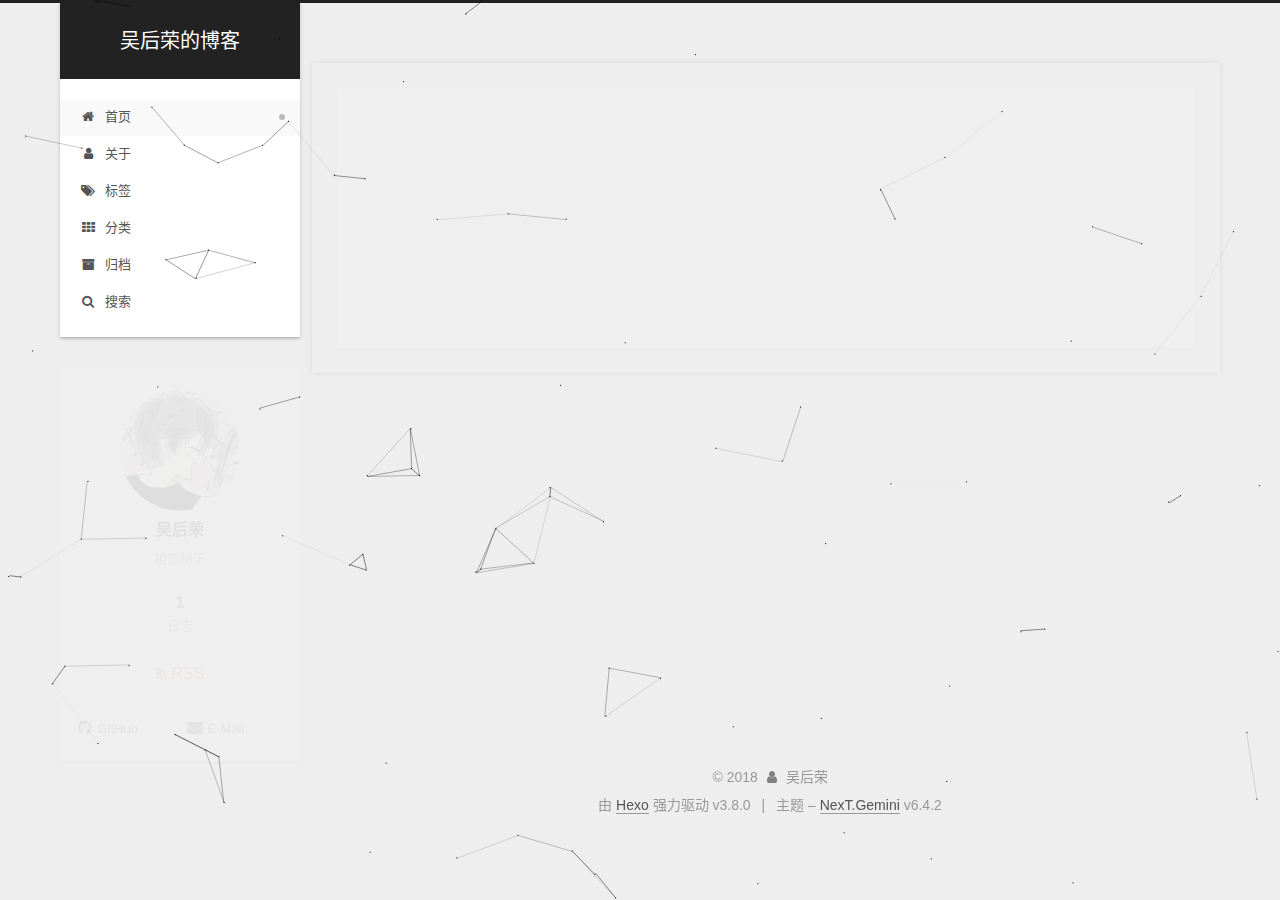
==== commit 0c3a8a11: "Site updated: 2018-10-24 16:23:16" ====
--- a/index.html
+++ b/index.html
@@ -1116,7 +1116,7 @@
         <div class="live_ico_item type_quit" id="hideButton"></div>
         <input name="live_statu_val" id="live_statu_val" value="0" type="hidden">
         <audio src="" style="display:none;" id="live2d_bgm" data-bgm="0" preload="none"></audio>
-        <input name="live2dBGM" value="https://t1.aixinxi.net/o_1c52p4qbp15idv6bl55h381moha.mp3" type="hidden">
+        <input name="live2dBGM" value="/live2d/bgm/1.mp3" type="hidden">
         <input id="duType" value="douqilai,l2d_caihong" type="hidden">
     </div>
 </div>
--- a/css/main.css
+++ b/css/main.css
@@ -189,7 +189,7 @@
   font-size: 14px;
   line-height: 2;
   color: #555;
-  background: #fff;
+  background: #eee;
 }
 @media (max-width: 767px) {
   body {
@@ -452,16 +452,16 @@
 .header-inner {
   margin: 0 auto;
   padding: 100px 0 70px;
-  width: 700px;
+  width: calc(100% - 20px);
 }
 @media (min-width: 1200px) {
   .container .header-inner {
-    width: 800px;
+    width: 1160px;
   }
 }
 @media (min-width: 1600px) {
   .container .header-inner {
-    width: 900px;
+    width: 73%;
   }
 }
 .main {
@@ -469,16 +469,16 @@
 }
 .main-inner {
   margin: 0 auto;
-  width: 700px;
+  width: calc(100% - 20px);
 }
 @media (min-width: 1200px) {
   .container .main-inner {
-    width: 800px;
+    width: 1160px;
   }
 }
 @media (min-width: 1600px) {
   .container .main-inner {
-    width: 900px;
+    width: 73%;
   }
 }
 .footer {
@@ -491,16 +491,16 @@
 .footer-inner {
   box-sizing: border-box;
   margin: 20px auto;
-  width: 700px;
+  width: calc(100% - 20px);
 }
 @media (min-width: 1200px) {
   .container .footer-inner {
-    width: 800px;
+    width: 1160px;
   }
 }
 @media (min-width: 1600px) {
   .container .footer-inner {
-    width: 900px;
+    width: 73%;
   }
 }
 pre,
@@ -957,11 +957,11 @@
   display: inline-block;
   padding: 0 20px;
   font-size: 14px;
-  color: #fff;
-  background: #222;
-  border: 2px solid #222;
+  color: #555;
+  background: #fff;
+  border: 2px solid #555;
   text-decoration: none;
-  border-radius: 0;
+  border-radius: 2px;
   transition-property: background-color;
   transition-duration: 0.2s;
   transition-timing-function: ease-in-out;
@@ -970,8 +970,8 @@
 }
 .btn:hover {
   border-color: #222;
-  color: #222;
-  background: #fff;
+  color: #fff;
+  background: #222;
 }
 .btn +.btn {
   margin: 0 0 8px 8px;
@@ -1080,10 +1080,10 @@
   right: 30px;
   z-index: 1050;
   padding: 0 6px;
-  width: 24px;
+  width: initial;
   background: #222;
   font-size: 12px;
-  opacity: 1;
+  opacity: 0.6;
   color: #fff;
   cursor: pointer;
   text-align: center;
@@ -1104,7 +1104,7 @@
   }
 }
 .back-to-top.back-to-top-on {
-  bottom: 19px;
+  bottom: 30px;
 }
 .header {
   background: transparent;
@@ -1153,7 +1153,7 @@
 .site-subtitle {
   margin-top: 10px;
   font-size: 13px;
-  color: #999;
+  color: #ddd;
 }
 .use-motion .brand {
   opacity: 0;
@@ -1226,7 +1226,8 @@
   transition-timing-function: ease-in-out;
   transition-delay: 0s;
 }
-.menu .menu-item a:hover {
+.menu .menu-item a:hover,
+.menu-item-active a {
   border-bottom-color: #222;
 }
 .menu .menu-item .fa {
@@ -1761,21 +1762,24 @@
   display: block;
   margin: 0 auto;
   padding: 2px;
-  max-width: 96px;
+  max-width: 120px;
   height: auto;
-  border: 2px solid #333;
+  border: 1px solid #eee;
   opacity: 1;
 }
+.site-author-image {
+  border-radius: 100%;
+}
 .site-author-name {
-  margin: 5px 0 0;
+  margin: 0;
   text-align: center;
-  color: #f5f5f5;
-  font-weight: normal;
+  color: #222;
+  font-weight: 600;
 }
 .site-description {
-  margin-top: 5px;
+  margin-top: 0;
   text-align: center;
-  font-size: 14px;
+  font-size: 13px;
   color: #999;
 }
 .site-state {
@@ -1787,7 +1791,7 @@
 .site-state-item {
   display: inline-block;
   padding: 0 15px;
-  border-left: 1px solid #333;
+  border-left: 1px solid #eee;
 }
 .site-state-item:first-child {
   border-left: none;
@@ -1800,11 +1804,11 @@
   text-align: center;
   color: inherit;
   font-weight: 600;
-  font-size: 18px;
+  font-size: 16px;
 }
 .site-state-item-name {
   font-size: 13px;
-  color: inherit;
+  color: #999;
 }
 .feed-link {
   margin-top: 20px;
@@ -1848,7 +1852,7 @@
   width: 4px;
   height: 4px;
   border-radius: 50%;
-  background: #3349f1;
+  background: #f17557;
 }
 .links-of-blogroll {
   font-size: 13px;
@@ -1886,7 +1890,7 @@
   color: #555;
 }
 .sidebar-nav li:hover {
-  color: #f5f5f5;
+  color: #fc6423;
 }
 .page-post-detail .sidebar-nav-toc {
   padding: 0 5px;
@@ -1895,11 +1899,11 @@
   margin-left: 10px;
 }
 .sidebar-nav .sidebar-nav-active {
-  color: #87daff;
-  border-bottom-color: #87daff;
+  color: #fc6423;
+  border-bottom-color: #fc6423;
 }
 .sidebar-nav .sidebar-nav-active:hover {
-  color: #87daff;
+  color: #fc6423;
 }
 .sidebar-panel {
   display: none;
@@ -1932,12 +1936,12 @@
   transition-timing-function: ease-in-out;
   transition-delay: 0s;
   transition-property: all;
-  color: #999;
-  border-bottom-color: #555;
+  color: #666;
+  border-bottom-color: #ccc;
 }
 .post-toc ol a:hover {
-  color: #ccc;
-  border-bottom-color: #ccc;
+  color: #000;
+  border-bottom-color: #000;
 }
 .post-toc .nav-item {
   overflow: hidden;
@@ -1958,14 +1962,14 @@
   display: block;
 }
 .post-toc .nav .active > a {
-  color: #87daff;
-  border-bottom-color: #87daff;
+  color: #fc6423;
+  border-bottom-color: #fc6423;
 }
 .post-toc .nav .active-current > a {
-  color: #87daff;
+  color: #fc6423;
 }
 .post-toc .nav .active-current > a:hover {
-  color: #87daff;
+  color: #fc6423;
 }
 .footer {
   font-size: 14px;
@@ -2462,7 +2466,7 @@
   }
 }
 .page-post-detail .sidebar-toggle-line {
-  background: #87daff;
+  background: #fc6423;
 }
 .page-post-detail .comments {
   overflow: hidden;
@@ -2485,104 +2489,624 @@
 ul.breadcrumb li+li:last-child {
   font-weight: bold;
 }
+.header {
+  position: relative;
+  margin: 0 auto;
+  width: calc(100% - 20px);
+}
+@media (min-width: 1200px) {
+  .header {
+    width: 1160px;
+  }
+}
+@media (min-width: 1600px) {
+  .header {
+    width: 73%;
+  }
+}
+@media (min-width: 768px) and (max-width: 991px) {
+  .header {
+    width: auto;
+  }
+}
 @media (max-width: 767px) {
-  .header-inner,
-  .container .main-inner,
+  .header {
+    width: auto;
+  }
+}
+.header-inner {
+  position: absolute;
+  top: 0;
+  overflow: hidden;
+  padding: 0;
+  width: 240px;
+  background: #fff;
+  box-shadow: 0 2px 2px 0 rgba(0,0,0,0.12), 0 3px 1px -2px rgba(0,0,0,0.06), 0 1px 5px 0 rgba(0,0,0,0.12);
+  border-radius: initial;
+}
+@media (min-width: 1200px) {
+  .container .header-inner {
+    width: 240px;
+  }
+}
+@media (min-width: 768px) and (max-width: 991px) {
+  .header-inner {
+    position: relative;
+    width: auto;
+    border-radius: initial;
+  }
+}
+@media (max-width: 767px) {
+  .header-inner {
+    position: relative;
+    width: auto;
+    border-radius: initial;
+  }
+}
+.main:before,
+.main:after {
+  content: " ";
+  display: table;
+}
+.main:after {
+  clear: both;
+}
+@media (min-width: 768px) and (max-width: 991px) {
+  .main {
+    padding-bottom: 100px;
+  }
+}
+@media (max-width: 767px) {
+  .main {
+    padding-bottom: 100px;
+  }
+}
+@media (min-width: 768px) and (max-width: 991px) {
+  .container .main-inner {
+    width: auto;
+  }
+}
+@media (max-width: 767px) {
+  .container .main-inner {
+    width: auto;
+  }
+}
+.content-wrap {
+  float: right;
+  box-sizing: border-box;
+  padding: 40px;
+  width: calc(100% - 252px);
+  background: #fff;
+  min-height: 700px;
+  box-shadow: 0 2px 2px 0 rgba(0,0,0,0.12), 0 3px 1px -2px rgba(0,0,0,0.06), 0 1px 5px 0 rgba(0,0,0,0.12);
+  border-radius: initial;
+}
+@media (min-width: 768px) and (max-width: 991px) {
+  .content-wrap {
+    width: 100%;
+    padding: 20px;
+    border-radius: initial;
+  }
+}
+@media (max-width: 767px) {
+  .content-wrap {
+    width: 100%;
+    padding: 20px;
+    min-height: auto;
+    border-radius: initial;
+  }
+}
+.sidebar {
+  position: static;
+  float: left;
+  margin-top: 300px;
+  width: 240px;
+  background: #eee;
+  box-shadow: none;
+}
+@media (min-width: 768px) and (max-width: 991px) {
+  .sidebar {
+    display: none;
+  }
+}
+@media (max-width: 767px) {
+  .sidebar {
+    display: none;
+  }
+}
+.sidebar-toggle {
+  display: none;
+}
+.footer-inner {
+  padding-left: 260px;
+}
+@media (min-width: 768px) and (max-width: 991px) {
   .footer-inner {
     width: auto;
-  }
-}
-embed {
+    padding-left: 0 !important;
+    padding-right: 0 !important;
+  }
+}
+@media (max-width: 767px) {
+  .footer-inner {
+    width: auto;
+    padding-left: 0 !important;
+    padding-right: 0 !important;
+  }
+}
+.sidebar-position-right .header-inner {
+  right: 0;
+}
+.sidebar-position-right .content-wrap {
+  float: left;
+}
+.sidebar-position-right .sidebar {
+  float: right;
+}
+.sidebar-position-right .footer-inner {
+  padding-left: 0;
+  padding-right: 260px;
+}
+.site-brand-wrapper {
+  position: relative;
+}
+.site-meta {
+  padding: 20px 0;
+  color: #fff;
+  background: #222;
+}
+@media (min-width: 768px) and (max-width: 991px) {
+  .site-meta {
+    box-shadow: 0 0 16px rgba(0,0,0,0.5);
+  }
+}
+@media (max-width: 767px) {
+  .site-meta {
+    box-shadow: 0 0 16px rgba(0,0,0,0.5);
+  }
+}
+.brand {
+  padding: 0;
+  background: none;
+}
+.brand:hover {
+  color: #fff;
+}
+.site-subtitle {
+  margin: 10px 10px 0;
+  font-weight: initial;
+}
+.site-search form {
+  display: none;
+}
+.site-nav {
+  border-top: none;
+}
+@media (min-width: 768px) and (max-width: 991px) {
+  .site-nav {
+    display: none !important;
+  }
+}
+@media (min-width: 768px) and (max-width: 991px) {
+  .site-nav-on {
+    display: block !important;
+  }
+}
+.menu .menu-item {
   display: block;
-  margin: 0px auto 25px auto;
-}
-.custom-logo .site-meta-headline {
-  text-align: center;
-}
-.custom-logo .brand {
-  background: none;
-}
-.custom-logo .site-title {
-  margin: 10px auto 0;
-  font-size: 24px;
-  color: #222;
-}
-.custom-logo .site-title a {
-  border: none;
-}
-.custom-logo-image {
-  margin: 0 auto;
-  padding: 5px;
-  max-width: 150px;
-  background: #fff;
-}
-@media (max-width: 767px) {
-  .site-nav {
-    position: absolute;
-    left: 0;
-    top: 52px;
-    margin: 0;
-    width: 100%;
-    padding: 0;
-    background: #fff;
-    border-bottom: 1px solid #ddd;
-    z-index: 1030;
-  }
-}
-@media (max-width: 767px) {
-  .menu {
-    text-align: left;
-  }
-}
-@media (max-width: 767px) {
-  .menu .menu-item {
-    display: block;
-    margin: 0 10px;
-    vertical-align: top;
-  }
+  margin: 0;
+}
+.menu .menu-item a {
+  position: relative;
+  box-sizing: border-box;
+  padding: 5px 20px;
+  text-align: left;
+  line-height: inherit;
+  transition-property: background-color;
+  transition-duration: 0.2s;
+  transition-timing-function: ease-in-out;
+  transition-delay: 0s;
+}
+.menu .menu-item a:hover,
+.menu-item-active a {
+  background: #f9f9f9;
+  border-bottom-color: #fff;
 }
 .menu .menu-item .badge {
   display: inline-block;
-  padding: 1px 4px;
-  margin-left: 5px;
+  padding: 2px 5px;
   font-weight: 700;
   line-height: 1;
+  color: #fff;
   text-align: center;
   white-space: nowrap;
-  background-color: #eee;
+  vertical-align: middle;
+  background-color: #ccc;
+  border-radius: 10px;
+  float: right;
+  margin: 0.35em 0 0 0;
+  text-shadow: 1px 1px 0px rgba(0,0,0,0.1);
+}
+.menu .menu-item br {
+  display: none;
+}
+.menu-item-active a:after {
+  content: " ";
+  position: absolute;
+  top: 50%;
+  margin-top: -3px;
+  right: 15px;
+  width: 6px;
+  height: 6px;
+  border-radius: 50%;
+  background-color: #bbb;
+}
+.btn-bar {
+  background-color: #fff;
+}
+.site-nav-toggle {
+  left: 20px;
+  top: 50%;
+  -webkit-transform: translateY(-50%);
+  -webkit-transform: translateY(-50%);
+  -moz-transform: translateY(-50%);
+  -ms-transform: translateY(-50%);
+  -o-transform: translateY(-50%);
+  transform: translateY(-50%);
+}
+@media (min-width: 768px) and (max-width: 991px) {
+  .site-nav-toggle {
+    display: block;
+  }
+}
+.sub-menu {
+  margin: 0;
+  padding: 6px 0;
+  background: #fff !important;
+  border-bottom: 1px solid #ddd;
+}
+.sub-menu .menu-item {
+  display: inline-block !important;
+}
+.sub-menu .menu-item a {
+  padding: initial !important;
+  margin: 5px 10px;
+}
+.sub-menu .menu-item a:hover {
+  background: initial !important;
+  color: #fc6423;
+}
+.sub-menu .menu-item-active a {
+  background: #fff !important;
+  color: #fc6423;
+  border-bottom-color: #fc6423;
+}
+.sub-menu .menu-item-active a:hover {
+  background: #fff !important;
+  border-bottom-color: #fc6423;
+}
+.sub-menu .menu-item-active a:after {
+  content: initial;
+}
+.use-motion .sidebar .motion-element {
+  opacity: 1;
+}
+.sidebar {
+  margin-left: -100%;
+  right: auto;
+  bottom: auto;
+  -webkit-transform: none;
+}
+.sidebar-inner {
+  box-sizing: border-box;
+  width: 240px;
+  color: #555;
+  background: #fff;
+  box-shadow: 0 2px 2px 0 rgba(0,0,0,0.12), 0 3px 1px -2px rgba(0,0,0,0.06), 0 1px 5px 0 rgba(0,0,0,0.12), 0 -1px 0.5px 0 rgba(0,0,0,0.09);
+  border-radius: initial;
+  opacity: 0;
+}
+.sidebar-inner.affix {
+  position: fixed;
+  top: 12px;
+}
+.sidebar-inner.affix-bottom {
+  position: absolute;
+}
+.site-overview {
+  text-align: left;
+}
+.site-author:before,
+.site-author:after {
+  content: " ";
+  display: table;
+}
+.site-author:after {
+  clear: both;
+}
+.sidebar a,
+.sidebar .exturl {
+  color: #555;
+}
+.sidebar a:hover,
+.sidebar .exturl:hover {
+  color: #222;
+}
+.site-state-item {
+  padding: 0 10px;
+}
+.links-of-author-item a:before,
+.links-of-author-item .exturl:before {
+  display: none;
+}
+.links-of-author-item a,
+.links-of-author-item .exturl {
+  border-bottom: none;
+  text-decoration: underline;
+}
+.feed-link {
+  border-top: 1px dotted #ccc;
+  border-bottom: 1px dotted #ccc;
+  text-align: center;
+}
+.feed-link a {
+  display: block;
+  color: #fc6423;
+  border: none;
+}
+.feed-link a:hover {
+  background: none;
+  color: #e34603;
+}
+.feed-link a:hover i {
+  color: #e34603;
+}
+.links-of-author {
+  display: flex;
+  flex-wrap: wrap;
+  justify-content: center;
+}
+.links-of-author .exturl {
+  font-size: 13px;
+}
+.links-of-author-item {
+  margin: 5px 0 0;
+  width: 50%;
+}
+.links-of-author-item a,
+.links-of-author-item .exturl {
+  max-width: 216px;
+  box-sizing: border-box;
+  display: inline-block;
+  margin-right: 0;
+  margin-bottom: 0;
+  padding: 0 5px;
+  overflow: hidden;
+  white-space: nowrap;
+  text-overflow: ellipsis;
+}
+.links-of-author-item a,
+.links-of-author-item .exturl {
+  display: block;
+  text-decoration: none;
+}
+.links-of-author-item a:hover,
+.links-of-author-item .exturl:hover {
+  border-radius: 4px;
+  background: #eee;
+}
+.links-of-author-item .fa {
+  margin-right: 2px;
+  font-size: 16px;
+}
+.links-of-author-item .fa-globe {
+  font-size: 15px;
+}
+.links-of-blogroll {
+  text-align: center;
+  margin-top: 20px;
+  padding: 3px 0 0;
+  border-top: 1px dotted #ccc;
+}
+.links-of-blogroll-title {
+  margin-top: 0;
+}
+.links-of-blogroll-item {
+  padding: 0;
+}
+.links-of-blogroll-inline:before,
+.links-of-blogroll-inline:after {
+  content: " ";
+  display: table;
+}
+.links-of-blogroll-inline:after {
+  clear: both;
+}
+.links-of-blogroll-inline .links-of-blogroll-item {
+  margin: 5px 0 0;
+  width: 50%;
+  display: inline-block;
+  width: unset;
+}
+.links-of-blogroll-inline .links-of-blogroll-item a,
+.links-of-blogroll-inline .links-of-blogroll-item .exturl {
+  max-width: 216px;
+  box-sizing: border-box;
+  display: inline-block;
+  margin-right: 0;
+  margin-bottom: 0;
+  padding: 0 5px;
+  overflow: hidden;
+  white-space: nowrap;
+  text-overflow: ellipsis;
+}
+.content-wrap {
+  padding: initial;
+  background: initial;
+  box-shadow: initial;
+  border-radius: initial;
+}
+.post-block {
+  padding: 40px;
+  background: #fff;
+  box-shadow: 0 2px 2px 0 rgba(0,0,0,0.12), 0 3px 1px -2px rgba(0,0,0,0.06), 0 1px 5px 0 rgba(0,0,0,0.12);
+  border-radius: initial;
+}
+#posts > article + article .post-block {
+  margin-top: 12px;
+  box-shadow: 0 2px 2px 0 rgba(0,0,0,0.12), 0 3px 1px -2px rgba(0,0,0,0.06), 0 1px 5px 0 rgba(0,0,0,0.12), 0 -1px 0.5px 0 rgba(0,0,0,0.09);
+  border-radius: initial;
+}
+.comments {
+  padding: 40px;
+  margin: initial;
+  margin-top: 12px;
+  background: #fff;
+  box-shadow: 0 2px 2px 0 rgba(0,0,0,0.12), 0 3px 1px -2px rgba(0,0,0,0.06), 0 1px 5px 0 rgba(0,0,0,0.12), 0 -1px 0.5px 0 rgba(0,0,0,0.09);
+  border-radius: initial;
+}
+.posts-expand {
+  padding-top: initial;
+}
+.post-nav-divider {
+  width: 4%;
+}
+.post-nav-item {
+  width: 48%;
+}
+.post-eof,
+.post-spread {
+  display: none !important;
+}
+.pagination {
+  margin: 12px 0 0;
+  border-top: initial;
+  background: #fff;
+  box-shadow: 0 2px 2px 0 rgba(0,0,0,0.12), 0 3px 1px -2px rgba(0,0,0,0.06), 0 1px 5px 0 rgba(0,0,0,0.12), 0 -1px 0.5px 0 rgba(0,0,0,0.09);
+  border-radius: initial;
+  padding: 10px 0 10px;
+}
+.pagination .prev,
+.pagination .next,
+.pagination .page-number {
+  margin-bottom: initial;
+  top: initial;
+}
+.main {
+  padding-bottom: initial;
+}
+.footer {
+  bottom: auto;
+}
+.sub-menu {
+  border-bottom: initial !important;
+  box-shadow: 0 2px 2px 0 rgba(0,0,0,0.12), 0 3px 1px -2px rgba(0,0,0,0.06), 0 1px 5px 0 rgba(0,0,0,0.12);
+}
+.sub-menu+ #content > #posts .post-block {
+  box-shadow: 0 2px 2px 0 rgba(0,0,0,0.12), 0 3px 1px -2px rgba(0,0,0,0.06), 0 1px 5px 0 rgba(0,0,0,0.12), 0 -1px 0.5px 0 rgba(0,0,0,0.09);
+  margin-top: 12px;
+}
+@media (min-width: 768px) and (max-width: 991px) {
+  .sub-menu+ #content > #posts .post-block {
+    margin-top: 10px;
+  }
 }
 @media (max-width: 767px) {
-  .menu .menu-item .badge {
-    float: right;
-    margin: 0.35em 0 0 0;
+  .sub-menu+ #content > #posts .post-block {
+    margin-top: 8px;
+  }
+}
+.post-header h1,
+.post-header h2 {
+  margin: initial;
+}
+.posts-expand .post-title-link {
+  line-height: inherit;
+}
+.posts-expand .post-title {
+  font-size: 1.7em;
+}
+.post-body h1 {
+  font-size: 1.6em;
+  border-bottom: 1px solid #eee;
+}
+.post-body h2 {
+  font-size: 1.45em;
+  border-bottom: 1px solid #eee;
+}
+.post-body h3 {
+  font-size: 1.3em;
+  border-bottom: 1px dotted #eee;
+}
+.post-body h4 {
+  font-size: 1.2em;
+}
+.post-body h5 {
+  font-size: 1.07em;
+}
+.post-body h6 {
+  font-size: 1.03em;
+}
+@media (min-width: 768px) and (max-width: 991px) {
+  .content-wrap {
+    padding: 10px;
+  }
+  .posts-expand {
+    margin: initial;
+  }
+  .posts-expand .post-button {
+    margin-top: 20px;
+  }
+  .post-block {
+    padding: 20px;
+    box-shadow: 0 2px 2px 0 rgba(0,0,0,0.12), 0 3px 1px -2px rgba(0,0,0,0.06), 0 1px 5px 0 rgba(0,0,0,0.12), 0 -1px 0.5px 0 rgba(0,0,0,0.09);
+    border-radius: initial;
+  }
+  #posts > article + article .post-block {
+    margin-top: 10px;
+  }
+  .comments {
+    margin-top: 10px;
+    padding: 10px 20px;
+  }
+  .pagination {
+    margin: 10px 0 0;
   }
 }
 @media (max-width: 767px) {
-  .menu .menu-item br {
-    display: none;
-  }
-}
-@media (max-width: 767px) {
-  .menu .menu-item a {
-    padding: 5px 10px;
-    border-bottom-color: #fff !important;
-  }
-}
-.menu .menu-item .fa {
-  margin-right: 0;
-}
-.menu-item-active a {
-  border-bottom-color: #222 !important;
-  color: #222;
-}
-@media (max-width: 767px) {
-  .menu-item-active a {
-    border-bottom-color: #fff !important;
-  }
-}
-.site-search form {
-  display: none;
-}
-.links-of-blogroll-inline .links-of-blogroll-item {
-  display: inline-block;
-}
+  .content-wrap {
+    padding: 8px;
+  }
+  .posts-expand {
+    margin: initial;
+  }
+  .posts-expand .post-button {
+    margin-top: 12px;
+  }
+  .posts-expand img {
+    padding: initial !important;
+  }
+  .post-block {
+    padding: 12px;
+    min-height: auto;
+    box-shadow: 0 2px 2px 0 rgba(0,0,0,0.12), 0 3px 1px -2px rgba(0,0,0,0.06), 0 1px 5px 0 rgba(0,0,0,0.12), 0 -1px 0.5px 0 rgba(0,0,0,0.09);
+    border-radius: initial;
+  }
+  #posts > article + article .post-block {
+    margin-top: 8px;
+  }
+  .comments {
+    margin-top: 8px;
+    padding: 0 12px;
+  }
+  .pagination {
+    margin: 8px 0 0;
+  }
+}
+.post {
+  margin-top: 60px;
+  margin-bottom: 60px;
+  padding: 25px;
+  -webkit-box-shadow: 0 0 5px rgba(202,203,203,0.5);
+  -moz-box-shadow: 0 0 5px rgba(202,203,204,0.5);
+}
